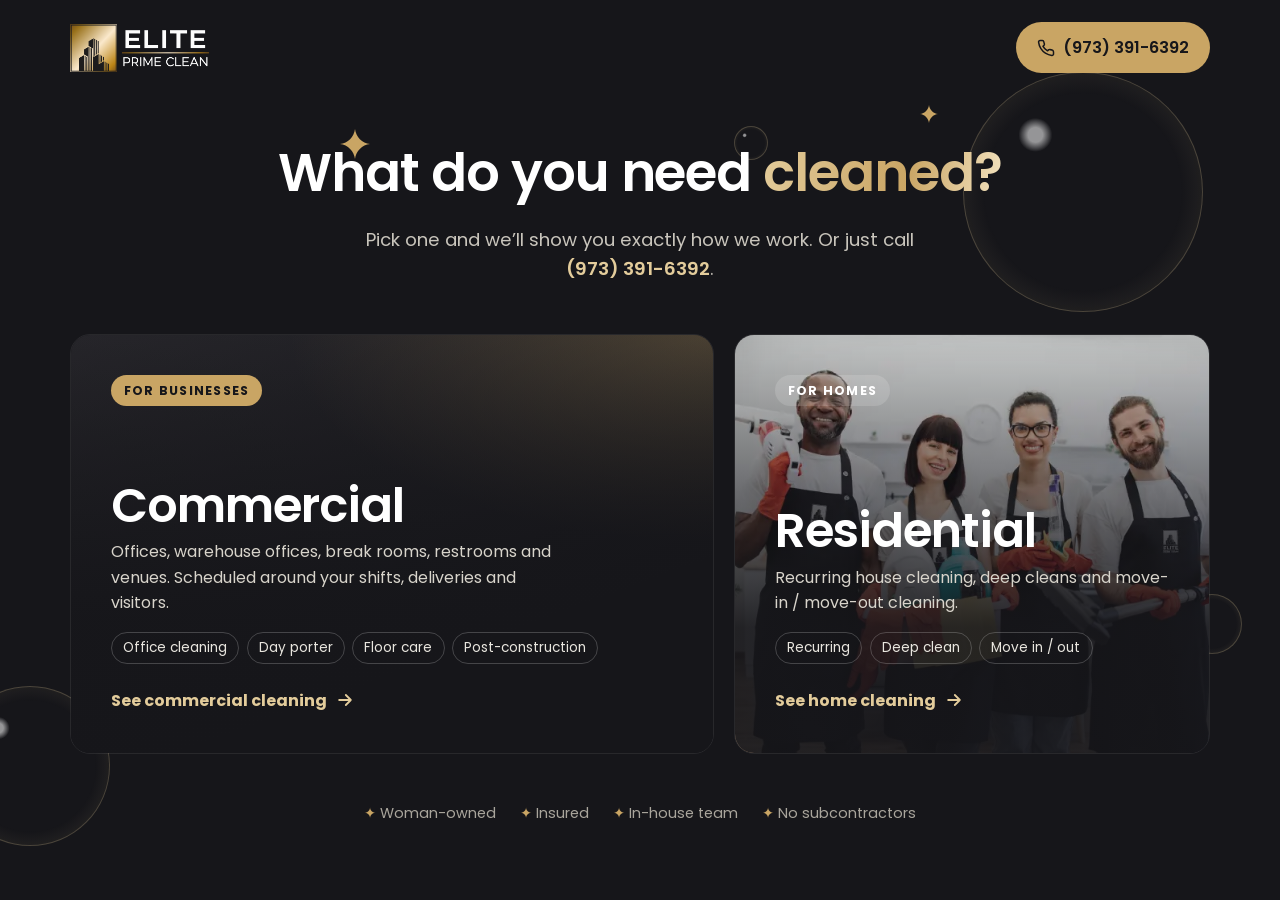
==== index.html @ c57e4e33 "Prepare for GitHub Pages: relative home links, drop Vercel config Co-Authored-By: Claude Opus 5.5 <n" ====
<!doctype html>
<html lang="en">
<head>
  <meta charset="utf-8">
  <meta name="viewport" content="width=device-width, initial-scale=1">
  <title>Elite Prime Clean | Commercial &amp; Residential Cleaning in New Jersey</title>
  <meta name="description" content="Elite Prime Clean: commercial cleaning for offices, warehouses and venues, plus residential cleaning. Woman-owned, insured, in-house team. Cliffside Park, NJ.">
  <link rel="icon" href="assets/img/favicon.png">
  <link rel="preconnect" href="https://fonts.googleapis.com">
  <link rel="preconnect" href="https://fonts.gstatic.com" crossorigin>
  <link href="https://fonts.googleapis.com/css2?family=Poppins:wght@400;500;600;700&display=swap" rel="stylesheet">
  <link rel="stylesheet" href="assets/css/styles.css">
</head>
<body class="chooser-page">
  <div class="bubbles" aria-hidden="true"><span></span><span></span><span></span><span></span><span></span></div>
  <div class="container">
    <header class="chooser-top">
      <a href="index.html" aria-label="Elite Prime Clean home"><img src="assets/img/logo.png" alt="Elite Prime Clean" width="525" height="181"></a>
      <a class="btn btn-gold btn-call" href="tel:+19733916392"><svg viewBox="0 0 24 24" fill="none" stroke="currentColor" stroke-width="2" stroke-linecap="round" stroke-linejoin="round" aria-hidden="true"><path d="M22 16.9v3a2 2 0 0 1-2.2 2 19.8 19.8 0 0 1-8.6-3.1 19.5 19.5 0 0 1-6-6A19.8 19.8 0 0 1 2.1 4.2 2 2 0 0 1 4.1 2h3a2 2 0 0 1 2 1.7c.1.9.4 1.8.7 2.7a2 2 0 0 1-.5 2.1L8 9.8a16 16 0 0 0 6 6l1.3-1.3a2 2 0 0 1 2.1-.4c.9.3 1.8.6 2.7.7a2 2 0 0 1 1.7 2z"/></svg><span class="hide-sm">(973) 391-6392</span><span class="show-sm">Call</span></a>
    </header>

    <main>
      <div class="chooser-intro">
        <span class="sparkle s1" aria-hidden="true"><svg viewBox="0 0 24 24" fill="currentColor"><path d="M12 0c.7 6.3 5.7 11.3 12 12-6.3.7-11.3 5.7-12 12-.7-6.3-5.7-11.3-12-12C6.3 11.3 11.3 6.3 12 0z"/></svg></span><span class="sparkle s2" aria-hidden="true"><svg viewBox="0 0 24 24" fill="currentColor"><path d="M12 0c.7 6.3 5.7 11.3 12 12-6.3.7-11.3 5.7-12 12-.7-6.3-5.7-11.3-12-12C6.3 11.3 11.3 6.3 12 0z"/></svg></span>
        <h1>What do you need <span class="accent">cleaned?</span></h1>
        <p>Pick one and we’ll show you exactly how we work. Or just call <a class="inline-call" href="tel:+19733916392">(973) 391-6392</a>.</p>
      </div>

      <div class="choices">
        <a class="choice choice-commercial" href="commercial.html">
          <span class="tag">For businesses</span>
          <h2>Commercial</h2>
          <p>Offices, warehouse offices, break rooms, restrooms and venues. Scheduled around your shifts, deliveries and visitors.</p>
          <ul>
            <li>Office cleaning</li>
            <li>Day porter</li>
            <li>Floor care</li>
            <li>Post-construction</li>
          </ul>
          <span class="go">See commercial cleaning
            <svg viewBox="0 0 24 24" fill="none" stroke="currentColor" stroke-width="2.2" stroke-linecap="round" stroke-linejoin="round" aria-hidden="true"><path d="M5 12h14M13 6l6 6-6 6"/></svg>
          </span>
        </a>

        <a class="choice choice-residential" href="residential.html">
          <span class="tag light">For homes</span>
          <h2>Residential</h2>
          <p>Recurring house cleaning, deep cleans and move-in / move-out cleaning.</p>
          <ul>
            <li>Recurring</li>
            <li>Deep clean</li>
            <li>Move in / out</li>
          </ul>
          <span class="go">See home cleaning
            <svg viewBox="0 0 24 24" fill="none" stroke="currentColor" stroke-width="2.2" stroke-linecap="round" stroke-linejoin="round" aria-hidden="true"><path d="M5 12h14M13 6l6 6-6 6"/></svg>
          </span>
        </a>
      </div>
    </main>

    <div class="chooser-trust">
      <span>Woman-owned</span>
      <span>Insured</span>
      <span>In-house team</span>
      <span>No subcontractors</span>
    </div>
  </div>
</body>
</html>
---- assets/css/styles.css ----
/* Elite Prime Clean — shared styles */
:root {
  --ink: #16161a;
  --ink-2: #1d1c1d;
  --ink-soft: #2a292c;
  --text: #24232a;
  --muted: #5d5b66;
  --line: #e6e1d7;
  --paper: #ffffff;
  --cream: #f8f5ef;
  --gold: #c9a564;
  --gold-light: #e3cc9b;
  --gold-dark: #9a7a3f;
  --ok: #2f7d4f;
  --radius: 14px;
  --shadow: 0 10px 30px rgba(22, 22, 26, .08);
  --serif: "Poppins", system-ui, -apple-system, "Segoe UI", Roboto, sans-serif;
  --sans: "Poppins", system-ui, -apple-system, "Segoe UI", Roboto, sans-serif;
}

*, *::before, *::after { box-sizing: border-box; }
html { scroll-behavior: smooth; -webkit-text-size-adjust: 100%; }
body {
  margin: 0;
  font-family: var(--sans);
  font-size: 16px;
  line-height: 1.6;
  color: var(--text);
  background: var(--paper);
}
img { max-width: 100%; display: block; height: auto; }
a { color: inherit; }
h1, h2, h3 { font-family: var(--serif); line-height: 1.15; color: var(--ink); margin: 0 0 .5em; font-weight: 600; letter-spacing: -.02em; }
h1 { font-size: clamp(2rem, 4.6vw, 3.3rem); }
h2 { font-size: clamp(1.6rem, 3.3vw, 2.4rem); }
h3 { font-size: 1.25rem; }
p { margin: 0 0 1em; }

.container { width: min(1140px, 100% - 32px); margin-inline: auto; }
.skip { position: absolute; left: -9999px; }
.skip:focus { left: 16px; top: 16px; z-index: 100; background: #fff; padding: 8px 12px; }

.eyebrow {
  display: inline-block;
  font-size: .78rem; font-weight: 700; letter-spacing: .14em; text-transform: uppercase;
  color: var(--gold-dark); margin-bottom: .9rem;
}
.on-dark .eyebrow { color: var(--gold-light); }
.lead { font-size: 1.15rem; color: var(--muted); max-width: 640px; }
.on-dark { background: var(--ink); color: #e9e6df; }
.on-dark h1, .on-dark h2, .on-dark h3 { color: #fff; }
.on-dark .lead { color: #c9c5bc; }

/* Buttons */
.btn {
  display: inline-flex; align-items: center; justify-content: center; gap: .5rem;
  padding: .9rem 1.4rem; border-radius: 999px; font-weight: 600; font-size: 1rem;
  text-decoration: none; border: 2px solid transparent; cursor: pointer;
  transition: transform .15s ease, background .15s ease, color .15s ease;
  font-family: var(--sans);
}
.btn:hover { transform: translateY(-1px); }
.btn-gold { background: var(--gold); color: var(--ink); }
.btn-gold:hover { background: var(--gold-light); }
.btn-outline { border-color: currentColor; background: transparent; }
.btn-dark { background: var(--ink); color: #fff; }
.btn-dark:hover { background: var(--ink-soft); }
.btn-row { display: flex; flex-wrap: wrap; gap: .75rem; margin-top: 1.5rem; }

/* Header */
.site-header { background: var(--ink); position: sticky; top: 0; z-index: 50; border-bottom: 1px solid rgba(255,255,255,.06); }
.site-header .container { display: flex; align-items: center; justify-content: space-between; gap: 1rem; min-height: 72px; }
.brand img { height: 42px; width: auto; }
.nav { display: flex; align-items: center; gap: 1.4rem; }
.nav a { color: #d8d4cb; text-decoration: none; font-size: .95rem; font-weight: 500; }
.nav a:hover { color: #fff; }
.nav .switch { color: var(--gold-light); }
.header-cta { display: flex; align-items: center; gap: .8rem; }
.header-phone { color: #fff; text-decoration: none; font-weight: 600; white-space: nowrap; }
.header-cta .btn { padding: .6rem 1.1rem; font-size: .92rem; }
@media (max-width: 960px) {
  .nav { display: none; }
  .header-phone { display: none; }
}
@media (max-width: 420px) {
  .brand img { height: 34px; }
}

/* Hero */
.hero { padding: clamp(3rem, 8vw, 6rem) 0; position: relative; overflow: hidden; }
.hero-grid { display: grid; grid-template-columns: 1.15fr .85fr; gap: 3rem; align-items: center; }
.hero-proof { list-style: none; padding: 0; margin: 1.8rem 0 0; display: grid; gap: .55rem; }
.hero-proof li { padding-left: 1.6rem; position: relative; color: #d8d4cb; }
.hero-proof li::before { content: ""; position: absolute; left: 0; top: .55em; width: .7rem; height: .7rem; border-radius: 50%; background: var(--gold); }
.badges { display: flex; flex-wrap: wrap; gap: .5rem; margin-top: 1.8rem; }
.badge { border: 1px solid rgba(201,165,100,.5); color: var(--gold-light); border-radius: 999px; padding: .3rem .8rem; font-size: .82rem; font-weight: 600; }
.hero-card { background: var(--ink-soft); border: 1px solid rgba(255,255,255,.08); border-radius: var(--radius); padding: 1.8rem; }
.hero-card blockquote { margin: 0; font-family: var(--serif); font-size: 1.35rem; line-height: 1.4; color: #fff; }
.hero-card cite { display: block; margin-top: 1rem; font-style: normal; color: var(--gold-light); font-weight: 600; font-size: .95rem; }
.hero-photo { border-radius: var(--radius); overflow: hidden; box-shadow: 0 20px 50px rgba(0,0,0,.35); }
@media (max-width: 900px) { .hero-grid { grid-template-columns: 1fr; } }

/* Sections */
section { scroll-margin-top: 80px; }
.section { padding: clamp(3.5rem, 8vw, 5.5rem) 0; }
.section.alt { background: var(--cream); }
.section-head { max-width: 720px; margin-bottom: 2.5rem; }

.grid { display: grid; gap: 1.25rem; }
.grid-2 { grid-template-columns: repeat(2, 1fr); }
.grid-3 { grid-template-columns: repeat(3, 1fr); }
.grid-4 { grid-template-columns: repeat(4, 1fr); }
@media (max-width: 900px) { .grid-3, .grid-4 { grid-template-columns: repeat(2, 1fr); } }
@media (max-width: 620px) { .grid-2, .grid-3, .grid-4 { grid-template-columns: 1fr; } }

.card { background: var(--paper); border: 1px solid var(--line); border-radius: var(--radius); padding: 1.6rem; }
.card p:last-child { margin-bottom: 0; }
.card .icon { width: 44px; height: 44px; border-radius: 12px; background: var(--ink); color: var(--gold); display: grid; place-items: center; margin-bottom: 1rem; }
.card .icon svg { width: 22px; height: 22px; }
.card .meta { font-size: .88rem; color: var(--muted); }

/* Split */
.split { display: grid; grid-template-columns: 1fr 1fr; gap: 3rem; align-items: center; }
@media (max-width: 860px) { .split { grid-template-columns: 1fr; gap: 2rem; } }
.checklist { list-style: none; padding: 0; margin: 1.2rem 0 0; display: grid; gap: .7rem; }
.checklist li { padding-left: 2rem; position: relative; }
.checklist li::before {
  content: ""; position: absolute; left: 0; top: .2em; width: 1.25rem; height: 1.25rem; border-radius: 50%;
  background: var(--gold) url("data:image/svg+xml,%3Csvg xmlns='http://www.w3.org/2000/svg' viewBox='0 0 24 24' fill='none' stroke='%2316161a' stroke-width='3.5' stroke-linecap='round' stroke-linejoin='round'%3E%3Cpath d='M5 12l5 5 9-10'/%3E%3C/svg%3E") center/70% no-repeat;
}
.xlist li::before {
  background: #e9e4da url("data:image/svg+xml,%3Csvg xmlns='http://www.w3.org/2000/svg' viewBox='0 0 24 24' fill='none' stroke='%235d5b66' stroke-width='3.5' stroke-linecap='round'%3E%3Cpath d='M7 7l10 10M17 7L7 17'/%3E%3C/svg%3E") center/62% no-repeat;
}

/* Stats */
.stats { display: grid; grid-template-columns: repeat(3, 1fr); gap: 1.25rem; margin-top: 2rem; }
.stat { border-top: 2px solid var(--gold); padding-top: 1rem; }
.stat strong { display: block; font-family: var(--serif); font-size: 2.4rem; color: var(--ink); line-height: 1.1; }
.stat span { color: var(--muted); font-size: .95rem; }
@media (max-width: 620px) { .stats { grid-template-columns: 1fr; } }

/* Logos */
.logos { display: grid; grid-template-columns: repeat(4, 1fr); gap: 1rem; align-items: center; }
.logos figure { margin: 0; background: #fff; border: 1px solid var(--line); border-radius: var(--radius); padding: 1rem; aspect-ratio: 3 / 2; display: grid; place-items: center; }
.logos img { max-height: 100%; width: auto; object-fit: contain; }
@media (max-width: 720px) { .logos { grid-template-columns: repeat(2, 1fr); } }

/* Reviews */
.review { display: flex; flex-direction: column; }
.review .stars { color: var(--gold); letter-spacing: 2px; font-size: 1.05rem; margin-bottom: .6rem; }
.review p { flex: 1; }
.review footer { font-weight: 600; color: var(--ink); font-size: .95rem; }
.review footer span { display: block; font-weight: 400; color: var(--muted); font-size: .85rem; }

/* Steps */
.steps { list-style: none; padding: 0; margin: 0; counter-reset: step; display: grid; gap: 1rem; }
.steps li { counter-increment: step; display: grid; grid-template-columns: 56px 1fr; gap: 1rem; align-items: start; background: #fff; border: 1px solid var(--line); border-radius: var(--radius); padding: 1.25rem; }
.steps li::before { content: counter(step); width: 44px; height: 44px; border-radius: 50%; background: var(--ink); color: var(--gold); font-family: var(--serif); font-weight: 700; font-size: 1.2rem; display: grid; place-items: center; }
.steps h3 { margin-bottom: .2rem; font-size: 1.1rem; }
.steps p { margin: 0; color: var(--muted); }

/* Certificates */
.certs { display: grid; grid-template-columns: repeat(3, 1fr); gap: 1rem; }
.certs figure { margin: 0; background: #fff; border: 1px solid var(--line); border-radius: var(--radius); padding: .6rem; }
.certs figcaption { font-size: .85rem; color: var(--muted); padding: .6rem .3rem .2rem; }
@media (max-width: 720px) { .certs { grid-template-columns: 1fr; } }

/* Areas */
.area h3 { display: flex; align-items: center; gap: .5rem; }
.area h3::before { content: ""; width: 10px; height: 10px; border-radius: 50%; background: var(--gold); }

/* FAQ */
.faq details { border-bottom: 1px solid var(--line); padding: 1.1rem 0; }
.faq summary { cursor: pointer; font-weight: 600; color: var(--ink); list-style: none; display: flex; justify-content: space-between; gap: 1rem; }
.faq summary::-webkit-details-marker { display: none; }
.faq summary::after { content: "+"; color: var(--gold-dark); font-size: 1.4rem; line-height: 1; }
.faq details[open] summary::after { content: "–"; }
.faq details p { margin: .8rem 0 0; color: var(--muted); }

/* Contact / form */
.contact-grid { display: grid; grid-template-columns: .9fr 1.1fr; gap: 3rem; align-items: start; }
@media (max-width: 900px) { .contact-grid { grid-template-columns: 1fr; } }
.contact-list { list-style: none; padding: 0; margin: 1.5rem 0 0; display: grid; gap: .8rem; }
.contact-list a { text-decoration: none; font-weight: 600; color: #fff; }
.contact-list span { display: block; font-size: .8rem; letter-spacing: .1em; text-transform: uppercase; color: var(--gold-light); }
.form { background: #fff; color: var(--text); border-radius: var(--radius); padding: clamp(1.4rem, 4vw, 2.2rem); box-shadow: var(--shadow); }
.form h3 { margin-bottom: 1.2rem; }
.form-row { display: grid; grid-template-columns: 1fr 1fr; gap: 1rem; }
@media (max-width: 560px) { .form-row { grid-template-columns: 1fr; } }
.field { display: flex; flex-direction: column; gap: .35rem; margin-bottom: 1rem; }
.field label { font-size: .88rem; font-weight: 600; color: var(--ink); }
.field input, .field select, .field textarea {
  font: inherit; font-size: 1rem; padding: .75rem .9rem; border: 1px solid #d4cec2; border-radius: 10px; background: #fff; color: var(--text); width: 100%;
}
.field textarea { min-height: 110px; resize: vertical; }
.field input:focus, .field select:focus, .field textarea:focus { outline: 2px solid var(--gold); outline-offset: 1px; border-color: var(--gold); }
.form .btn { width: 100%; margin-top: .4rem; }
.form-note { font-size: .82rem; color: var(--muted); margin: .8rem 0 0; text-align: center; }
.form-status { display: none; margin-top: 1rem; padding: .9rem 1rem; border-radius: 10px; background: #eef6f0; color: var(--ok); font-weight: 600; }
.form-status.show { display: block; }

/* Footer */
.site-footer { background: #0f0f12; color: #a9a59c; padding: 3rem 0 6rem; font-size: .93rem; }
.footer-grid { display: grid; grid-template-columns: 1.4fr 1fr 1fr; gap: 2rem; }
.site-footer img { height: 40px; width: auto; margin-bottom: 1rem; }
.site-footer h4 { color: #fff; font-size: .85rem; letter-spacing: .12em; text-transform: uppercase; margin: 0 0 .8rem; }
.site-footer ul { list-style: none; padding: 0; margin: 0; display: grid; gap: .45rem; }
.site-footer a { color: #d8d4cb; text-decoration: none; }
.site-footer a:hover { color: var(--gold-light); }
.footer-bottom { border-top: 1px solid rgba(255,255,255,.08); margin-top: 2.5rem; padding-top: 1.5rem; font-size: .85rem; }
@media (max-width: 760px) { .footer-grid { grid-template-columns: 1fr; } .site-footer { padding-bottom: 7rem; } }
@media (min-width: 761px) { .site-footer { padding-bottom: 3rem; } }

/* Mobile sticky bar */
.mobile-bar { display: none; }
@media (max-width: 760px) {
  .mobile-bar {
    display: grid; grid-template-columns: 1fr 1fr; gap: .6rem;
    position: fixed; left: 0; right: 0; bottom: 0; z-index: 60;
    padding: .7rem 16px calc(.7rem + env(safe-area-inset-bottom));
    background: rgba(22,22,26,.96); border-top: 1px solid rgba(255,255,255,.08);
  }
  .mobile-bar .btn { padding: .75rem .5rem; font-size: .95rem; }
  .mobile-bar .btn-outline { color: #fff; }
}

/* ------- Chooser (home) ------- */
.chooser-page { background: var(--ink); color: #e9e6df; min-height: 100vh; display: flex; flex-direction: column; }
.chooser-top { display: flex; align-items: center; justify-content: space-between; gap: 1rem; padding: 1.4rem 0; }
.chooser-top img { height: 48px; width: auto; }
.chooser-top a.phone { color: #fff; text-decoration: none; font-weight: 600; }
.chooser-intro { text-align: center; padding: clamp(1.5rem, 5vw, 3rem) 0 2rem; }
.chooser-intro h1 { color: #fff; margin-bottom: .4em; }
.chooser-intro p { color: #c9c5bc; font-size: 1.15rem; max-width: 560px; margin-inline: auto; }
.choices { display: grid; grid-template-columns: 1.15fr .85fr; gap: 1.25rem; padding-bottom: 3rem; flex: 1; }
@media (max-width: 860px) { .choices { grid-template-columns: 1fr; } }
.choice {
  position: relative; display: flex; flex-direction: column; justify-content: flex-end;
  min-height: 420px; border-radius: 20px; overflow: hidden; text-decoration: none; color: #fff;
  padding: clamp(1.5rem, 4vw, 2.5rem); isolation: isolate;
  border: 1px solid rgba(255,255,255,.08);
  transition: transform .2s ease, border-color .2s ease;
}
.choice:hover, .choice:focus-visible { transform: translateY(-3px); border-color: var(--gold); }
.choice::before { content: ""; position: absolute; inset: 0; z-index: -1; }
.choice-commercial::before {
  background:
    linear-gradient(180deg, rgba(22,22,26,.25) 0%, rgba(22,22,26,.94) 68%),
    url("../img/choose-commercial.jpg") center / cover no-repeat,
    radial-gradient(120% 90% at 100% 0%, rgba(201,165,100,.35), transparent 55%),
    linear-gradient(160deg, #2b2a2f 0%, #16161a 70%);
}
.choice-residential::before {
  background:
    linear-gradient(180deg, rgba(22,22,26,.15) 0%, rgba(22,22,26,.92) 70%),
    url("../img/choose-residential.jpg") center / cover no-repeat,
    url("../img/team.webp") center 30% / cover no-repeat;
}
.choice .tag { align-self: flex-start; background: var(--gold); color: var(--ink); font-weight: 700; font-size: .78rem; letter-spacing: .1em; text-transform: uppercase; padding: .35rem .8rem; border-radius: 999px; margin-bottom: auto; }
.choice .tag.light { background: rgba(255,255,255,.14); color: #fff; }
.choice h2 { color: #fff; font-size: clamp(2rem, 4vw, 3rem); margin: 1.5rem 0 .4rem; }
.choice p { color: #d8d4cb; max-width: 460px; }
.choice ul { list-style: none; padding: 0; margin: 0 0 1.5rem; display: flex; flex-wrap: wrap; gap: .45rem; }
.choice ul li { font-size: .85rem; border: 1px solid rgba(255,255,255,.2); border-radius: 999px; padding: .25rem .7rem; color: #e9e6df; }
.choice .go { display: inline-flex; align-items: center; gap: .5rem; font-weight: 700; color: var(--gold-light); }
.choice .go svg { width: 20px; height: 20px; transition: transform .2s ease; }
.choice:hover .go svg { transform: translateX(4px); }
.chooser-trust { display: flex; flex-wrap: wrap; justify-content: center; gap: .5rem 1.5rem; padding: 0 0 2.5rem; color: #a9a59c; font-size: .9rem; }
.chooser-trust span::before { content: "✦ "; color: var(--gold); }

/* Form success state */
.form-done { text-align: center; padding: 1rem 0; }
.form-done .done-icon { width: 64px; height: 64px; margin: 0 auto 1rem; border-radius: 50%; background: var(--gold); color: var(--ink); display: grid; place-items: center; font-size: 2rem; font-weight: 700; }
.form-done p { color: var(--muted); }
.done-actions { display: grid; gap: .7rem; margin-top: 1.4rem; }
.done-actions .btn { width: 100%; margin: 0; }

/* ===== Cleaning motifs: sparkles, foam bubbles, squeegee wipe, button shine ===== */
h1 .accent { background: linear-gradient(100deg, var(--gold-light), var(--gold) 60%, #f4e4c1); -webkit-background-clip: text; background-clip: text; color: transparent; }
.eyebrow::before { content: "✦"; margin-right: .5em; color: var(--gold); }

.hero { isolation: isolate; padding-bottom: clamp(5rem, 10vw, 7.5rem); }
.hero > .container { position: relative; z-index: 2; }
/* squeegee-style curved wipe into the next section */
.hero::after {
  content: ""; position: absolute; left: 0; right: 0; bottom: -1px; height: clamp(40px, 6vw, 80px); z-index: 1;
  background: url("data:image/svg+xml,%3Csvg xmlns='http://www.w3.org/2000/svg' viewBox='0 0 1440 80' preserveAspectRatio='none'%3E%3Cpath d='M0 80V40C240 6 480 -4 720 20s480 52 720 10v50z' fill='%23ffffff'/%3E%3Cpath d='M0 40C240 6 480 -4 720 20s480 52 720 10' fill='none' stroke='%23c9a564' stroke-opacity='.55' stroke-width='1.5'/%3E%3C/svg%3E") center bottom / 100% 100% no-repeat;
}

.bubbles { position: absolute; inset: 0; z-index: 0; pointer-events: none; overflow: hidden; }
.bubbles span {
  position: absolute; border-radius: 50%;
  background:
    radial-gradient(circle at 30% 26%, rgba(255,255,255,.55) 0 3%, rgba(255,255,255,0) 7%),
    radial-gradient(circle at 50% 50%, rgba(255,255,255,0) 58%, rgba(227,204,155,.10) 86%, rgba(227,204,155,.22) 100%);
  border: 1px solid rgba(227,204,155,.22);
  animation: float 14s ease-in-out infinite;
}
.bubbles span:nth-child(1) { width: 240px; height: 240px; right: 6%; top: 8%; }
.bubbles span:nth-child(2) { width: 110px; height: 110px; right: 32%; top: 62%; animation-delay: -4s; animation-duration: 17s; }
.bubbles span:nth-child(3) { width: 60px; height: 60px; right: 3%; top: 66%; animation-delay: -8s; }
.bubbles span:nth-child(4) { width: 34px; height: 34px; right: 40%; top: 14%; animation-delay: -2s; animation-duration: 11s; }
.bubbles span:nth-child(5) { width: 160px; height: 160px; left: -50px; bottom: 6%; animation-delay: -6s; animation-duration: 19s; }
@media (max-width: 700px) { .bubbles span:nth-child(1) { width: 140px; height: 140px; top: 4%; right: -40px; } .bubbles span:nth-child(5) { width: 100px; height: 100px; } }
@keyframes float { 0%, 100% { transform: translateY(0); } 50% { transform: translateY(-14px); } }

.sparkle { position: absolute; color: var(--gold); pointer-events: none; z-index: 1; }
.sparkle svg { width: 100%; height: 100%; display: block; }
.sparkle { animation: twinkle 3.6s ease-in-out infinite; }
.sparkle.s2 { animation-delay: -1.2s; }
.sparkle.s3 { animation-delay: -2.4s; }
@keyframes twinkle { 0%, 100% { opacity: .35; transform: scale(.85) rotate(0deg); } 50% { opacity: 1; transform: scale(1) rotate(12deg); } }

.hero-card { position: relative; }
.hero-card .sparkle.s1 { width: 34px; height: 34px; top: -18px; right: 22px; }
.hero-card .sparkle.s2 { width: 18px; height: 18px; top: -30px; right: 64px; }
.hero-photo { position: relative; overflow: visible; }
.hero-photo img { border-radius: var(--radius); }
.hero-photo .sparkle.s1 { width: 40px; height: 40px; top: -20px; left: -16px; }
.hero-photo .sparkle.s2 { width: 20px; height: 20px; top: 18px; left: -34px; }
.hero-photo .sparkle.s3 { width: 26px; height: 26px; bottom: -14px; right: 26px; }

/* shine sweep on gold buttons, like a freshly polished surface */
.btn-gold { position: relative; overflow: hidden; }
.btn-gold::after {
  content: ""; position: absolute; top: 0; bottom: 0; width: 40%; left: -60%;
  background: linear-gradient(100deg, transparent, rgba(255,255,255,.55), transparent);
  transform: skewX(-20deg); transition: left .6s ease;
}
.btn-gold:hover::after { left: 130%; }

/* cards: gentle lift + gold top line on hover */
.card { transition: transform .2s ease, box-shadow .2s ease, border-color .2s ease; }
.grid > article.card:hover { transform: translateY(-3px); box-shadow: var(--shadow); border-color: #dccfb4; }

/* chooser page */
.chooser-page { position: relative; overflow-x: hidden; }
.chooser-page .bubbles { position: fixed; }
.chooser-page > .container { position: relative; z-index: 2; }
.chooser-intro { position: relative; }
.chooser-intro .sparkle.s1 { width: 30px; height: 30px; top: 14%; left: calc(50% - 300px); }
.chooser-intro .sparkle.s2 { width: 18px; height: 18px; top: 4%; left: calc(50% + 280px); }
@media (max-width: 700px) { .chooser-intro .sparkle { display: none; } }

@media (prefers-reduced-motion: reduce) {
  .bubbles span, .sparkle { animation: none; }
  .btn-gold::after { display: none; }
}

/* ===== Image slots: show a labelled frame until the image file exists ===== */
.img-slot {
  position: relative; border-radius: var(--radius); overflow: hidden; aspect-ratio: 4 / 3;
  background:
    radial-gradient(circle at 30% 26%, rgba(201,165,100,.18) 0 2%, transparent 3%),
    linear-gradient(135deg, #efe8da, #f8f5ef);
  border: 1.5px dashed var(--gold);
  display: grid; place-items: center; text-align: center;
}
.img-slot::after {
  content: "🖼  " attr(data-label);
  white-space: pre-line; font-size: .85rem; line-height: 1.5; color: var(--gold-dark); font-weight: 600; padding: 1rem;
}
.on-dark .img-slot { background: linear-gradient(135deg, #2a292c, #1f1e22); border-color: rgba(201,165,100,.6); }
.on-dark .img-slot::after { color: var(--gold-light); }
.img-slot img { position: absolute; inset: 0; width: 100%; height: 100%; object-fit: cover; z-index: 1; }
.img-slot:has(img)::after { content: none; }
.img-slot:has(img) { border: 0; }
.ratio-45 { aspect-ratio: 4 / 5; }
.ratio-wide { aspect-ratio: 21 / 9; }
@media (max-width: 620px) { .ratio-wide { aspect-ratio: 16 / 10; } }

/* hero with photo + overlapping quote card */
.hero-media { position: relative; }
.hero-media .hero-card { position: absolute; left: -48px; bottom: -32px; max-width: 360px; z-index: 3; box-shadow: 0 20px 50px rgba(0,0,0,.4); }
@media (max-width: 900px) { .hero-media .hero-card { position: relative; left: 0; bottom: 0; max-width: none; margin-top: -60px; margin-inline: 16px; } }
.wide-photo { margin-top: 3rem; }
.hero-media .img-slot::after { align-self: start; margin-top: 28%; }

/* ===== Call-first layout ===== */
.hero-bg { position: absolute; inset: 0; z-index: 0; background-size: cover; background-position: center; opacity: .28; }
.hero-bg::after { content: ""; position: absolute; inset: 0; background: linear-gradient(90deg, var(--ink) 30%, rgba(22,22,26,.55)); }
.hero-grid { grid-template-columns: 1.05fr .95fr; align-items: center; }
@media (max-width: 900px) { .hero-grid { grid-template-columns: 1fr; } }

.call-cta {
  display: inline-flex; align-items: center; gap: 1rem; margin-top: 1.6rem; padding: .8rem 1.6rem .8rem .8rem;
  border-radius: 999px; background: var(--gold); color: var(--ink); text-decoration: none;
  box-shadow: 0 10px 30px rgba(201,165,100,.25); transition: transform .15s ease, background .15s ease;
  position: relative; overflow: hidden;
}
.call-cta:hover { transform: translateY(-2px); background: var(--gold-light); }
.call-cta .call-icon { width: 52px; height: 52px; border-radius: 50%; background: var(--ink); color: var(--gold); display: grid; place-items: center; flex: none; position: relative; }
.call-cta .call-icon::after { content: ""; position: absolute; inset: -4px; border-radius: 50%; border: 2px solid var(--ink); opacity: .5; animation: ring 2s ease-out infinite; }
@keyframes ring { 0% { transform: scale(.9); opacity: .6; } 100% { transform: scale(1.35); opacity: 0; } }
.call-cta svg { width: 22px; height: 22px; }
.call-cta small { display: block; font-size: .78rem; font-weight: 600; letter-spacing: .04em; text-transform: uppercase; opacity: .75; }
.call-cta strong { display: block; font-size: clamp(1.35rem, 2.6vw, 1.7rem); line-height: 1.15; font-weight: 700; }

.hero-form-wrap { position: relative; }
.hero-form-wrap .sparkle.s1 { width: 34px; height: 34px; top: -18px; right: 26px; }
.hero-form-wrap .sparkle.s2 { width: 18px; height: 18px; top: -32px; right: 68px; }
.hero-form { box-shadow: 0 24px 60px rgba(0,0,0,.45); }
.hero-form h3 { margin-bottom: .2rem; }
.form-sub { color: var(--muted); font-size: .95rem; margin-bottom: 1.1rem; }
.form-note a { color: var(--ink); font-weight: 600; }

.btn-call svg { width: 18px; height: 18px; }
.show-sm { display: none; }
@media (max-width: 520px) { .hide-sm { display: none; } .show-sm { display: inline; } }
.chooser-top .btn-call { padding: .65rem 1.2rem; }
.inline-call { color: var(--gold-light); font-weight: 600; text-decoration: none; white-space: nowrap; }

.pullquote { margin: 1.5rem 0; padding: 1rem 0 1rem 1.3rem; border-left: 3px solid var(--gold); font-size: 1.2rem; line-height: 1.45; color: var(--ink); font-weight: 500; }
.pullquote cite { display: block; margin-top: .5rem; font-style: normal; font-size: .9rem; color: var(--gold-dark); font-weight: 600; }

.mobile-bar { grid-template-columns: 1.6fr 1fr !important; }
.mobile-bar svg { width: 18px; height: 18px; }
@media (prefers-reduced-motion: reduce) { .call-cta .call-icon::after { animation: none; } }
.on-dark .form h3, .form h3 { color: var(--ink); }
@media (max-width: 560px) { .hero-form .form-row { grid-template-columns: 1fr 1fr; gap: .7rem; } }
@media (max-width: 360px) { .hero-form .form-row { grid-template-columns: 1fr; } }
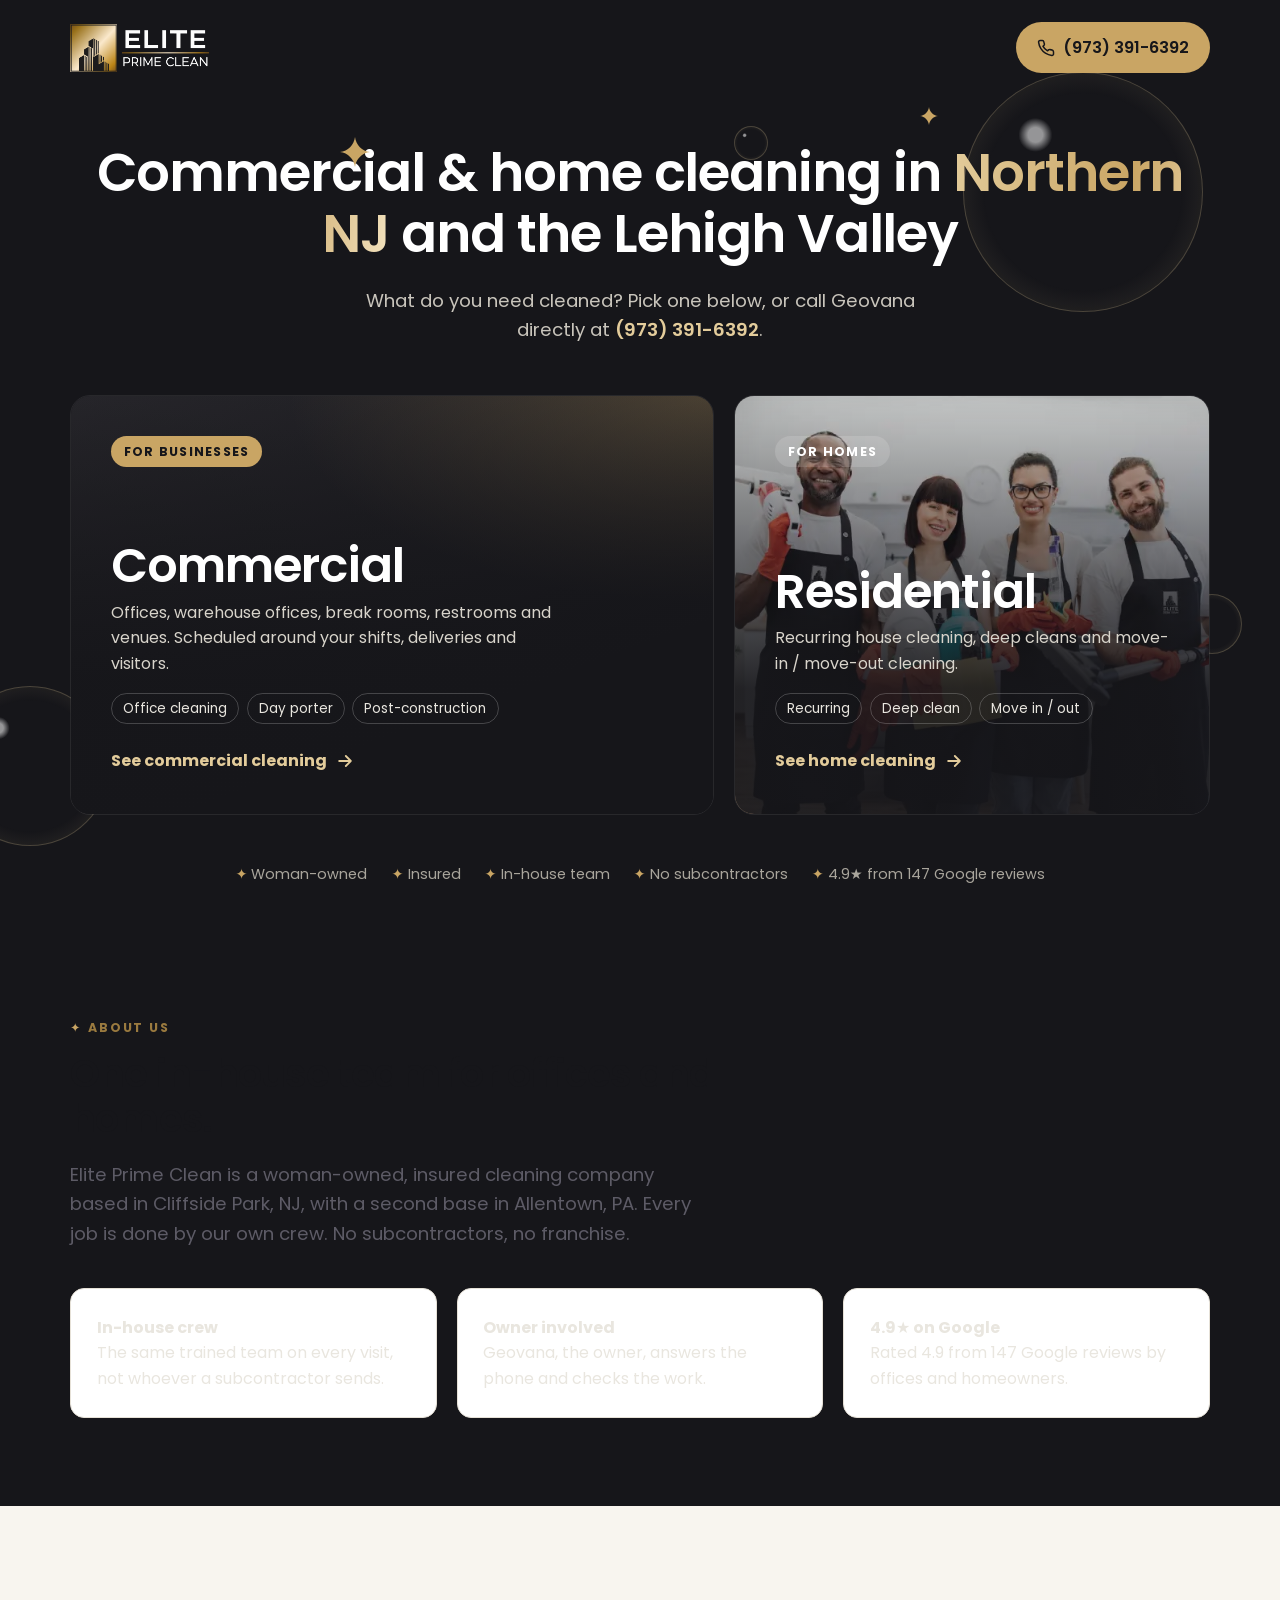
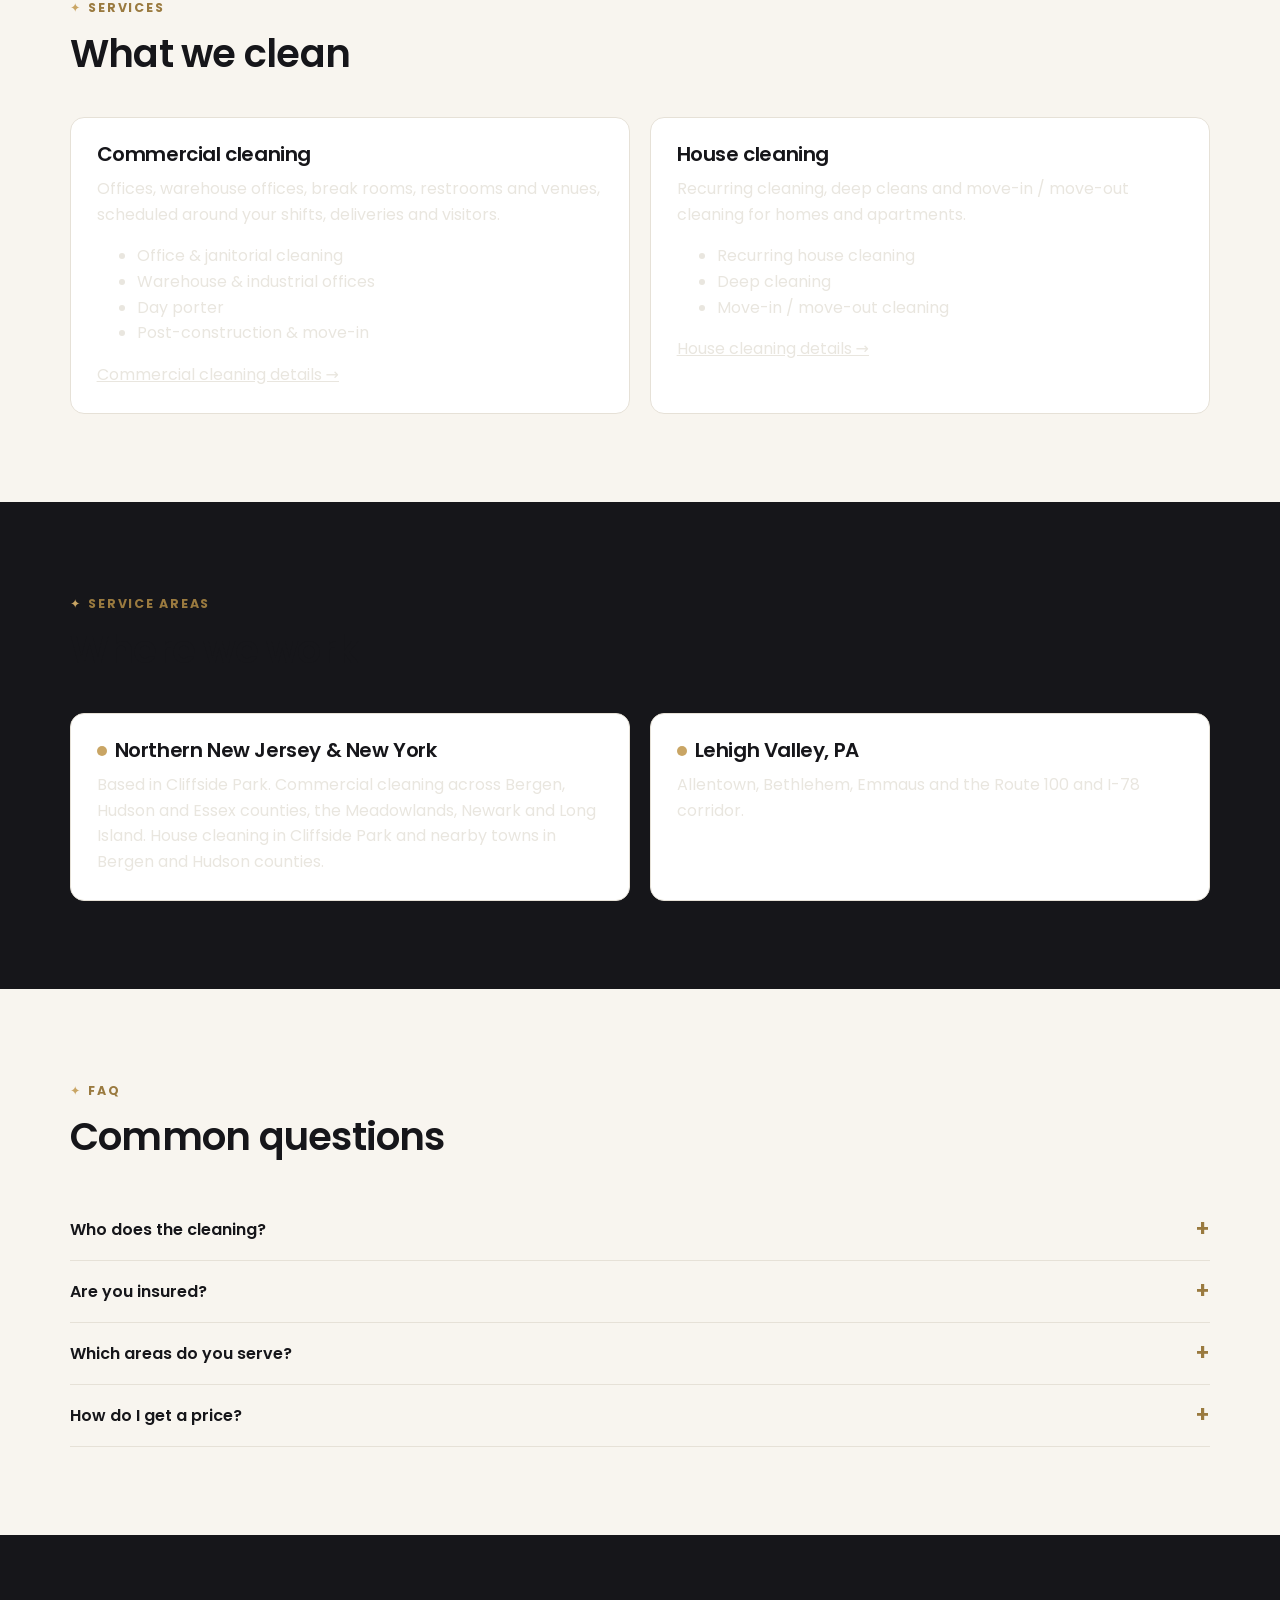
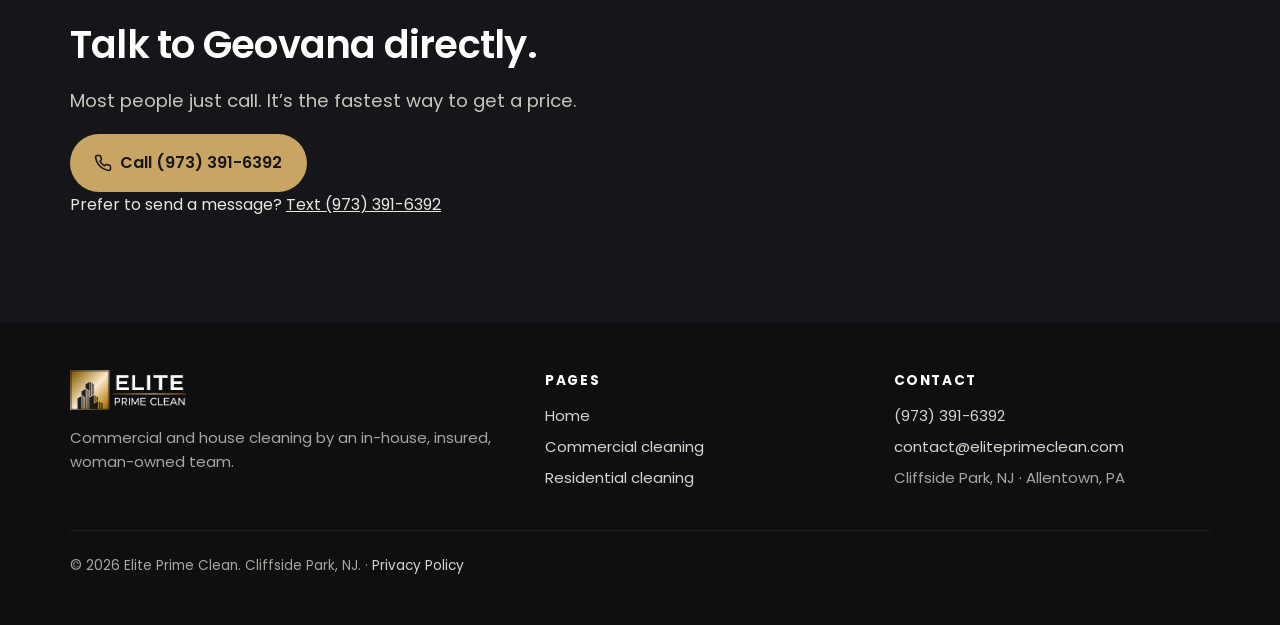
==== commit 161023c0: "Add files via upload" ====
--- a/index.html
+++ b/index.html
@@ -1,17 +1,66 @@
 <!doctype html>
 <html lang="en">
 <head>
+  <!-- Google Tag Manager -->
+  <script>(function(w,d,s,l,i){w[l]=w[l]||[];w[l].push({'gtm.start':
+  new Date().getTime(),event:'gtm.js'});var f=d.getElementsByTagName(s)[0],
+  j=d.createElement(s),dl=l!='dataLayer'?'&l='+l:'';j.async=true;j.src=
+  'https://www.googletagmanager.com/gtm.js?id='+i+dl;f.parentNode.insertBefore(j,f);
+  })(window,document,'script','dataLayer','GTM-MZ9DWBHB');</script>
+  <!-- End Google Tag Manager -->
   <meta charset="utf-8">
   <meta name="viewport" content="width=device-width, initial-scale=1">
-  <title>Elite Prime Clean | Commercial &amp; Residential Cleaning in New Jersey</title>
-  <meta name="description" content="Elite Prime Clean: commercial cleaning for offices, warehouses and venues, plus residential cleaning. Woman-owned, insured, in-house team. Cliffside Park, NJ.">
+  <title>Commercial &amp; House Cleaning in NJ and Lehigh Valley | Elite Prime Clean</title>
+  <meta name="description" content="Woman-owned, insured, in-house cleaning crew for offices, warehouse offices and homes in Northern NJ and the Lehigh Valley. 4.9★ from 147 Google reviews. Call (973) 391-6392.">
+  <link rel="canonical" href="https://eliteprimeclean.com/">
+  <meta property="og:type" content="website">
+  <meta property="og:site_name" content="Elite Prime Clean">
+  <meta property="og:url" content="https://eliteprimeclean.com/">
+  <meta property="og:title" content="Elite Prime Clean | Commercial &amp; House Cleaning in NJ and Lehigh Valley">
+  <meta property="og:description" content="Woman-owned, insured, in-house cleaning crew for offices and homes in Northern NJ and the Lehigh Valley. 4.9★ from 147 Google reviews.">
+  <meta property="og:image" content="https://eliteprimeclean.com/assets/img/logo.png">
+  <meta name="twitter:card" content="summary">
   <link rel="icon" href="assets/img/favicon.png">
   <link rel="preconnect" href="https://fonts.googleapis.com">
   <link rel="preconnect" href="https://fonts.gstatic.com" crossorigin>
   <link href="https://fonts.googleapis.com/css2?family=Poppins:wght@400;500;600;700&display=swap" rel="stylesheet">
   <link rel="stylesheet" href="assets/css/styles.css">
+  <script type="application/ld+json">
+  {
+    "@context": "https://schema.org",
+    "@type": "LocalBusiness",
+    "@id": "https://eliteprimeclean.com/#business",
+    "name": "Elite Prime Clean",
+    "url": "https://eliteprimeclean.com/",
+    "logo": "https://eliteprimeclean.com/assets/img/logo.png",
+    "image": "https://eliteprimeclean.com/assets/img/logo.png",
+    "telephone": "+1-973-391-6392",
+    "email": "contact@eliteprimeclean.com",
+    "description": "Commercial cleaning for offices, warehouse offices and venues, plus residential cleaning. Woman-owned, insured, in-house team.",
+    "address": {
+      "@type": "PostalAddress",
+      "addressLocality": "Cliffside Park",
+      "addressRegion": "NJ",
+      "addressCountry": "US"
+    },
+    "areaServed": [
+      { "@type": "AdministrativeArea", "name": "Bergen County, NJ" },
+      { "@type": "AdministrativeArea", "name": "Hudson County, NJ" },
+      { "@type": "AdministrativeArea", "name": "Essex County, NJ" },
+      { "@type": "City", "name": "Newark, NJ" },
+      { "@type": "AdministrativeArea", "name": "Long Island, NY" },
+      { "@type": "City", "name": "Allentown, PA" },
+      { "@type": "City", "name": "Bethlehem, PA" },
+      { "@type": "City", "name": "Emmaus, PA" }
+    ],
+    "knowsAbout": ["Office cleaning", "Janitorial services", "Day porter services", "Post-construction cleaning", "House cleaning", "Deep cleaning", "Move-in / move-out cleaning"]
+  }
+  </script>
 </head>
 <body class="chooser-page">
+  <!-- Google Tag Manager (noscript) -->
+  <noscript><iframe src="https://www.googletagmanager.com/ns.html?id=GTM-MZ9DWBHB" height="0" width="0" style="display:none;visibility:hidden"></iframe></noscript>
+  <!-- End Google Tag Manager (noscript) -->
   <div class="bubbles" aria-hidden="true"><span></span><span></span><span></span><span></span><span></span></div>
   <div class="container">
     <header class="chooser-top">
@@ -22,8 +71,8 @@
     <main>
       <div class="chooser-intro">
         <span class="sparkle s1" aria-hidden="true"><svg viewBox="0 0 24 24" fill="currentColor"><path d="M12 0c.7 6.3 5.7 11.3 12 12-6.3.7-11.3 5.7-12 12-.7-6.3-5.7-11.3-12-12C6.3 11.3 11.3 6.3 12 0z"/></svg></span><span class="sparkle s2" aria-hidden="true"><svg viewBox="0 0 24 24" fill="currentColor"><path d="M12 0c.7 6.3 5.7 11.3 12 12-6.3.7-11.3 5.7-12 12-.7-6.3-5.7-11.3-12-12C6.3 11.3 11.3 6.3 12 0z"/></svg></span>
-        <h1>What do you need <span class="accent">cleaned?</span></h1>
-        <p>Pick one and we’ll show you exactly how we work. Or just call <a class="inline-call" href="tel:+19733916392">(973) 391-6392</a>.</p>
+        <h1>Commercial &amp; home cleaning in <span class="accent">Northern NJ</span> and the Lehigh Valley</h1>
+        <p>What do you need cleaned? Pick one below, or call Geovana directly at <a class="inline-call" href="tel:+19733916392">(973) 391-6392</a>.</p>
       </div>
 
       <div class="choices">
@@ -34,7 +83,6 @@
           <ul>
             <li>Office cleaning</li>
             <li>Day porter</li>
-            <li>Floor care</li>
             <li>Post-construction</li>
           </ul>
           <span class="go">See commercial cleaning
@@ -63,7 +111,135 @@
       <span>Insured</span>
       <span>In-house team</span>
       <span>No subcontractors</span>
+      <span>4.9★ from 147 Google reviews</span>
     </div>
   </div>
+
+  <div class="home-more">
+    <section class="section" id="about">
+      <div class="container">
+        <div class="section-head">
+          <span class="eyebrow">About us</span>
+          <h2>One in-house team for offices and homes.</h2>
+          <p class="lead">Elite Prime Clean is a woman-owned, insured cleaning company based in Cliffside Park, NJ, with a second base in Allentown, PA. Every job is done by our own crew. No subcontractors, no franchise.</p>
+        </div>
+        <div class="grid grid-3">
+          <div class="card fact"><strong>In-house crew</strong><p>The same trained team on every visit, not whoever a subcontractor sends.</p></div>
+          <div class="card fact"><strong>Owner involved</strong><p>Geovana, the owner, answers the phone and checks the work.</p></div>
+          <div class="card fact"><strong>4.9★ on Google</strong><p>Rated 4.9 from 147 Google reviews by offices and homeowners.</p></div>
+        </div>
+      </div>
+    </section>
+
+    <section class="section alt" id="services">
+      <div class="container">
+        <div class="section-head">
+          <span class="eyebrow">Services</span>
+          <h2>What we clean</h2>
+        </div>
+        <div class="grid grid-2">
+          <div class="card svc-card">
+            <h3>Commercial cleaning</h3>
+            <p>Offices, warehouse offices, break rooms, restrooms and venues, scheduled around your shifts, deliveries and visitors.</p>
+            <ul>
+              <li>Office &amp; janitorial cleaning</li>
+              <li>Warehouse &amp; industrial offices</li>
+              <li>Day porter</li>
+              <li>Post-construction &amp; move-in</li>
+            </ul>
+            <a class="more" href="commercial.html">Commercial cleaning details →</a>
+          </div>
+          <div class="card svc-card">
+            <h3>House cleaning</h3>
+            <p>Recurring cleaning, deep cleans and move-in / move-out cleaning for homes and apartments.</p>
+            <ul>
+              <li>Recurring house cleaning</li>
+              <li>Deep cleaning</li>
+              <li>Move-in / move-out cleaning</li>
+            </ul>
+            <a class="more" href="residential.html">House cleaning details →</a>
+          </div>
+        </div>
+      </div>
+    </section>
+
+    <section class="section" id="areas">
+      <div class="container">
+        <div class="section-head">
+          <span class="eyebrow">Service areas</span>
+          <h2>Where we work</h2>
+        </div>
+        <div class="grid grid-2">
+          <div class="card area">
+            <h3>Northern New Jersey &amp; New York</h3>
+            <p>Based in Cliffside Park. Commercial cleaning across Bergen, Hudson and Essex counties, the Meadowlands, Newark and Long Island. House cleaning in Cliffside Park and nearby towns in Bergen and Hudson counties.</p>
+          </div>
+          <div class="card area">
+            <h3>Lehigh Valley, PA</h3>
+            <p>Allentown, Bethlehem, Emmaus and the Route 100 and I-78 corridor.</p>
+          </div>
+        </div>
+      </div>
+    </section>
+
+    <section class="section alt" id="faq">
+      <div class="container narrow">
+        <div class="section-head">
+          <span class="eyebrow">FAQ</span>
+          <h2>Common questions</h2>
+        </div>
+        <div class="faq">
+          <details><summary>Who does the cleaning?</summary><p>Our own in-house crew. We never use subcontractors or franchise teams.</p></details>
+          <details><summary>Are you insured?</summary><p>Yes. Elite Prime Clean is insured and woman-owned. Businesses can get a certificate of insurance naming their company on request.</p></details>
+          <details><summary>Which areas do you serve?</summary><p>Northern New Jersey around Cliffside Park (plus Newark, the Meadowlands and Long Island for commercial clients) and the Lehigh Valley in Pennsylvania: Allentown, Bethlehem and Emmaus.</p></details>
+          <details><summary>How do I get a price?</summary><p>Call Geovana at <a href="tel:+19733916392">(973) 391-6392</a>. For offices we start with a walkthrough and give you the scope in writing. For homes we ask your ZIP code, bedrooms, bathrooms and the type of cleaning.</p></details>
+        </div>
+      </div>
+    </section>
+
+    <section class="section on-dark home-cta">
+      <div class="container">
+        <h2>Talk to Geovana directly.</h2>
+        <p class="lead">Most people just call. It’s the fastest way to get a price.</p>
+        <a class="btn btn-gold btn-call btn-lg" href="tel:+19733916392"><svg viewBox="0 0 24 24" fill="none" stroke="currentColor" stroke-width="2" stroke-linecap="round" stroke-linejoin="round" aria-hidden="true"><path d="M22 16.9v3a2 2 0 0 1-2.2 2 19.8 19.8 0 0 1-8.6-3.1 19.5 19.5 0 0 1-6-6A19.8 19.8 0 0 1 2.1 4.2 2 2 0 0 1 4.1 2h3a2 2 0 0 1 2 1.7c.1.9.4 1.8.7 2.7a2 2 0 0 1-.5 2.1L8 9.8a16 16 0 0 0 6 6l1.3-1.3a2 2 0 0 1 2.1-.4c.9.3 1.8.6 2.7.7a2 2 0 0 1 1.7 2z"/></svg>Call (973) 391-6392</a>
+        <p class="cta-alt">Prefer to send a message? <a href="sms:+19733916392">Text (973) 391-6392</a></p>
+      </div>
+    </section>
+  </div>
+
+  <footer class="site-footer">
+    <div class="container">
+      <div class="footer-grid">
+        <div>
+          <img src="assets/img/logo.png" alt="Elite Prime Clean" width="525" height="181" loading="lazy">
+          <p>Commercial and house cleaning by an in-house, insured, woman-owned team.</p>
+        </div>
+        <div>
+          <h4>Pages</h4>
+          <ul>
+            <li><a href="index.html">Home</a></li>
+            <li><a href="commercial.html">Commercial cleaning</a></li>
+            <li><a href="residential.html">Residential cleaning</a></li>
+          </ul>
+        </div>
+        <div>
+          <h4>Contact</h4>
+          <ul>
+            <li><a href="tel:+19733916392">(973) 391-6392</a></li>
+            <li><a href="mailto:contact@eliteprimeclean.com">contact@eliteprimeclean.com</a></li>
+            <li>Cliffside Park, NJ · Allentown, PA</li>
+          </ul>
+        </div>
+      </div>
+      <div class="footer-bottom">© <span data-year>2026</span> Elite Prime Clean. Cliffside Park, NJ. · <a href="privacy.html">Privacy Policy</a></div>
+    </div>
+  </footer>
+
+  <div class="mobile-bar">
+    <a class="btn btn-gold" href="tel:+19733916392"><svg viewBox="0 0 24 24" fill="none" stroke="currentColor" stroke-width="2" stroke-linecap="round" stroke-linejoin="round" aria-hidden="true"><path d="M22 16.9v3a2 2 0 0 1-2.2 2 19.8 19.8 0 0 1-8.6-3.1 19.5 19.5 0 0 1-6-6A19.8 19.8 0 0 1 2.1 4.2 2 2 0 0 1 4.1 2h3a2 2 0 0 1 2 1.7c.1.9.4 1.8.7 2.7a2 2 0 0 1-.5 2.1L8 9.8a16 16 0 0 0 6 6l1.3-1.3a2 2 0 0 1 2.1-.4c.9.3 1.8.6 2.7.7a2 2 0 0 1 1.7 2z"/></svg> Call now</a>
+    <a class="btn btn-outline" href="sms:+19733916392">Text</a>
+  </div>
+
+  <script src="assets/js/main.js"></script>
 </body>
 </html>
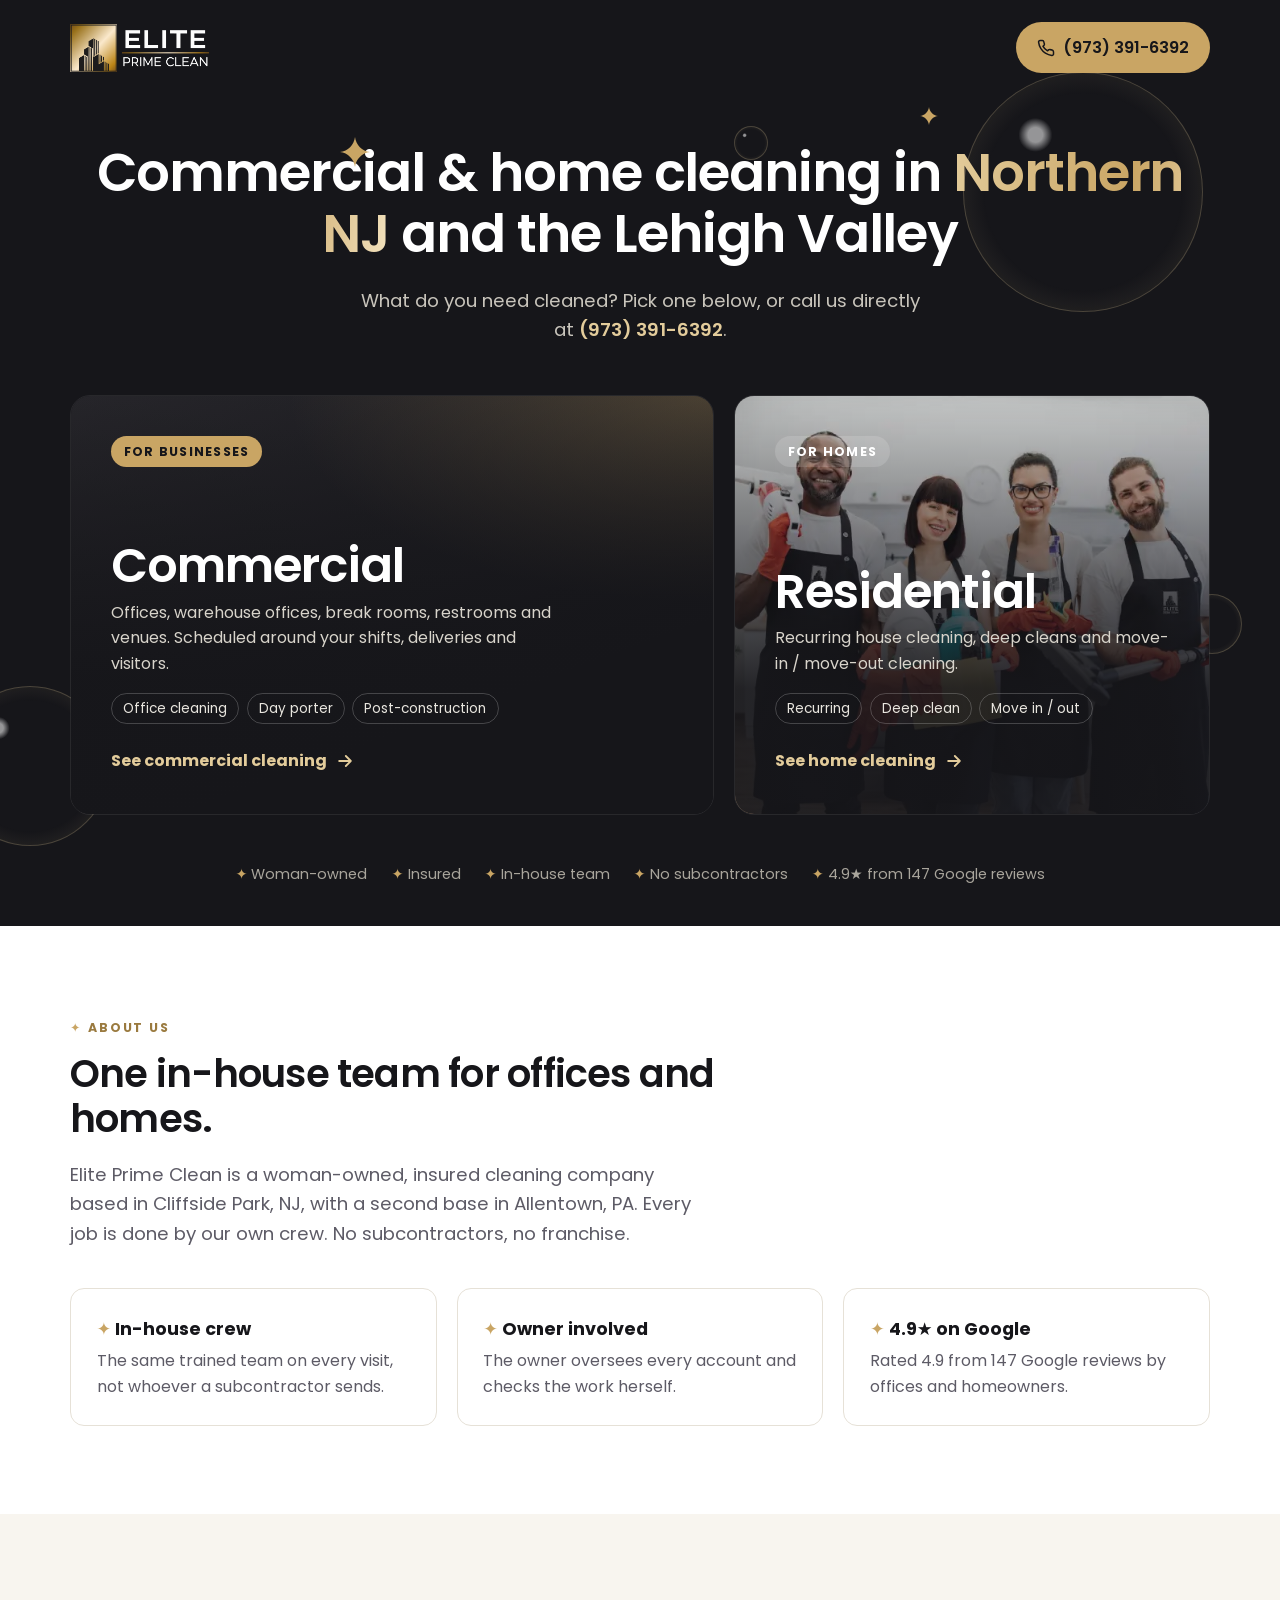
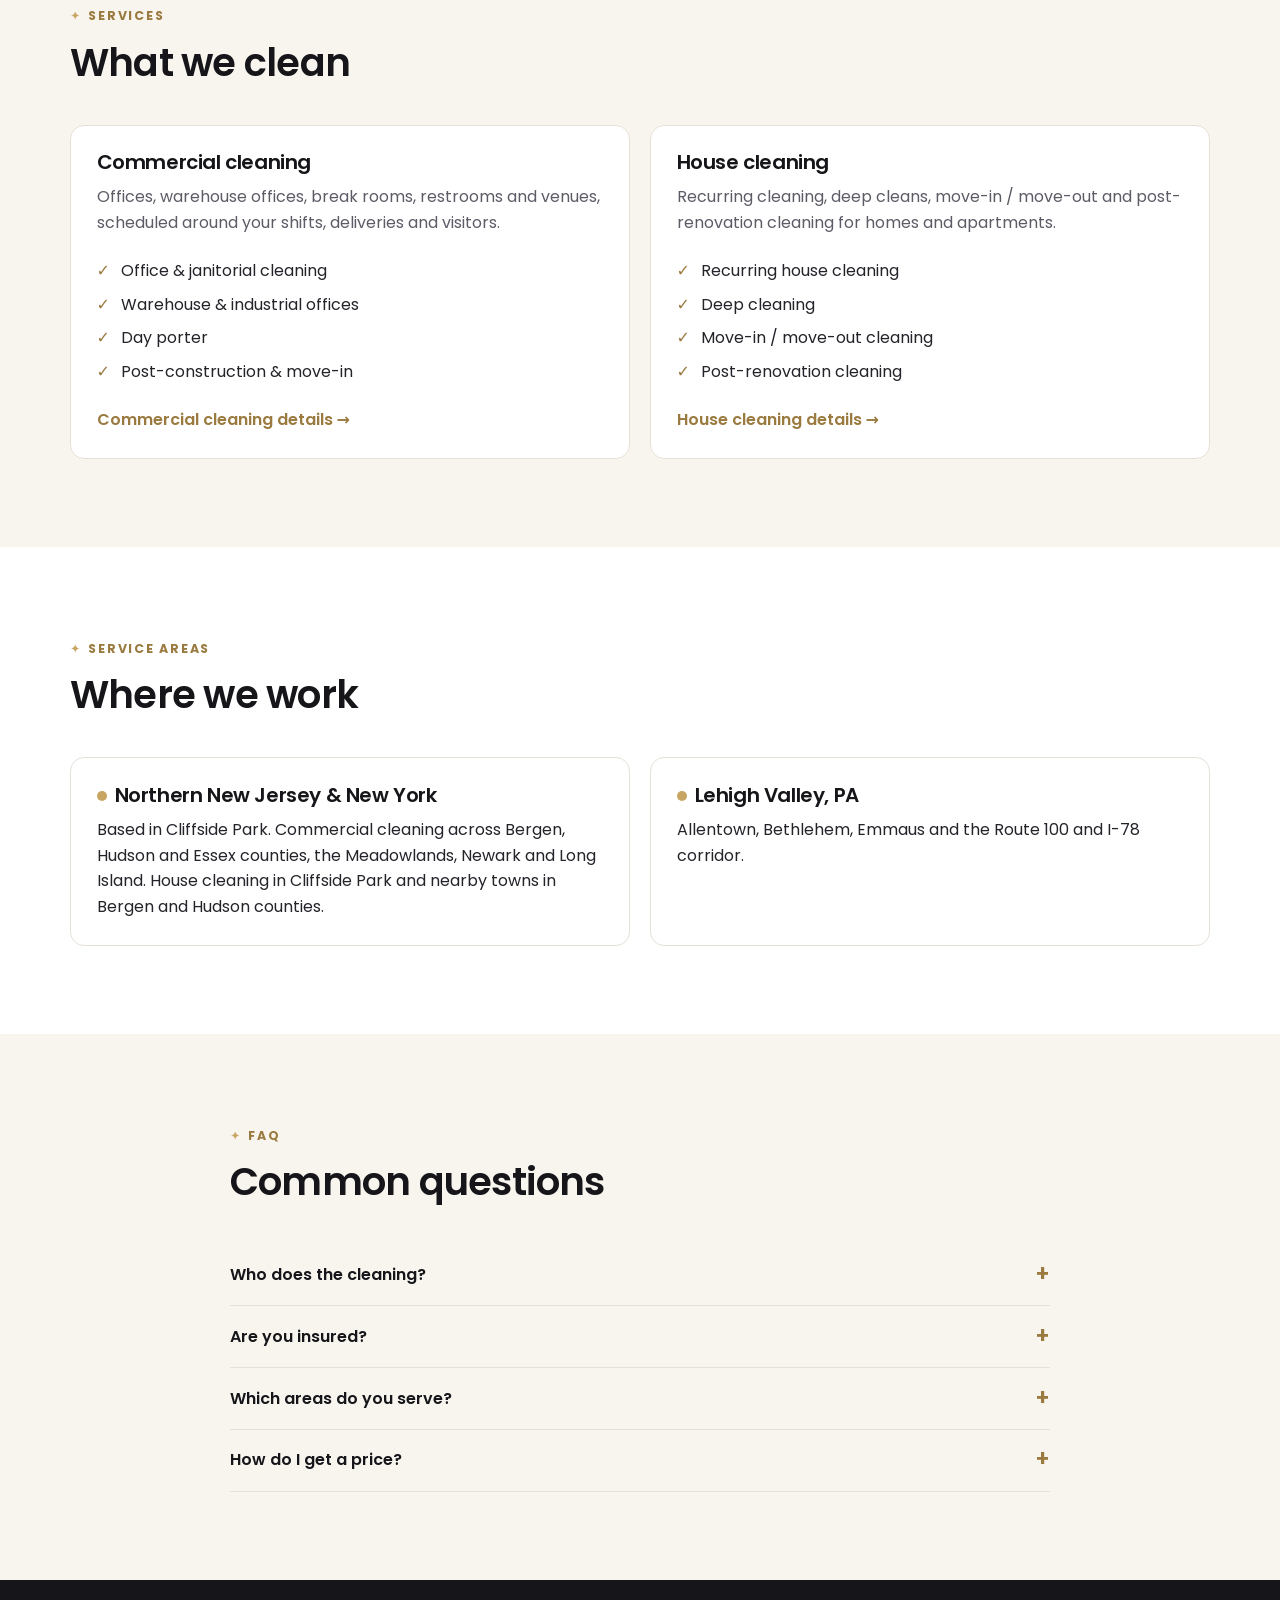
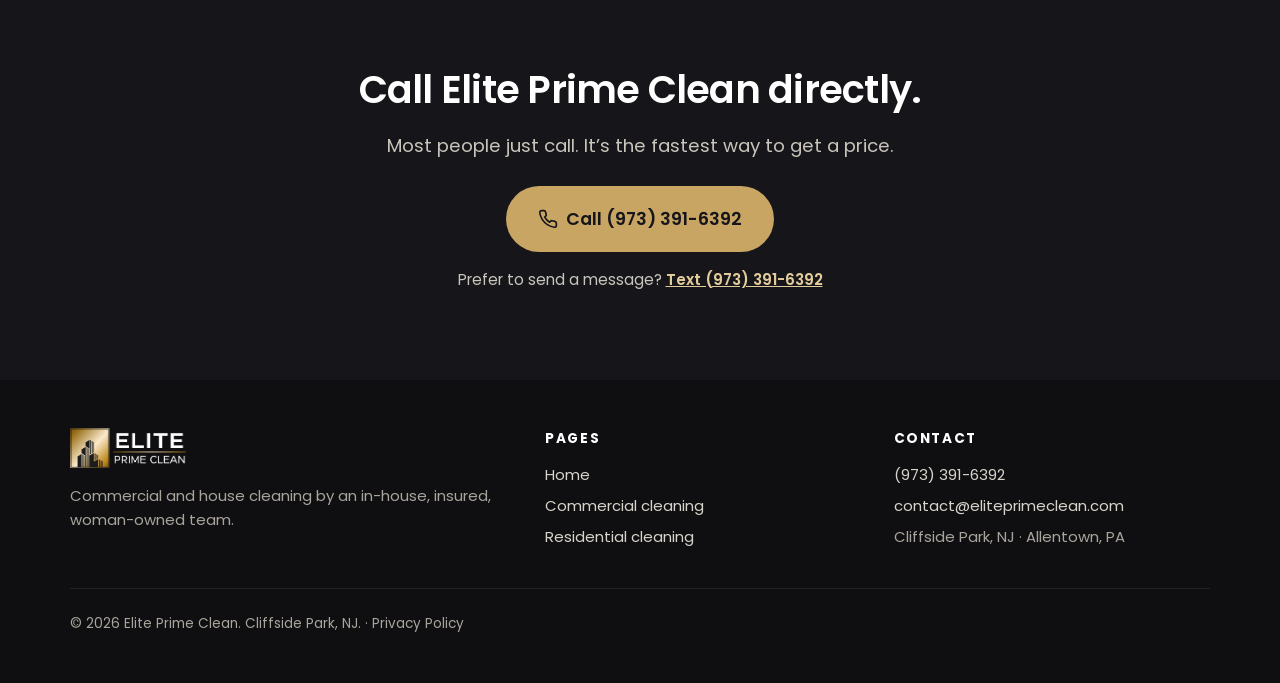
==== commit 85e9b9cc: "Add files via upload" ====
--- a/index.html
+++ b/index.html
@@ -72,7 +72,7 @@
       <div class="chooser-intro">
         <span class="sparkle s1" aria-hidden="true"><svg viewBox="0 0 24 24" fill="currentColor"><path d="M12 0c.7 6.3 5.7 11.3 12 12-6.3.7-11.3 5.7-12 12-.7-6.3-5.7-11.3-12-12C6.3 11.3 11.3 6.3 12 0z"/></svg></span><span class="sparkle s2" aria-hidden="true"><svg viewBox="0 0 24 24" fill="currentColor"><path d="M12 0c.7 6.3 5.7 11.3 12 12-6.3.7-11.3 5.7-12 12-.7-6.3-5.7-11.3-12-12C6.3 11.3 11.3 6.3 12 0z"/></svg></span>
         <h1>Commercial &amp; home cleaning in <span class="accent">Northern NJ</span> and the Lehigh Valley</h1>
-        <p>What do you need cleaned? Pick one below, or call Geovana directly at <a class="inline-call" href="tel:+19733916392">(973) 391-6392</a>.</p>
+        <p>What do you need cleaned? Pick one below, or call us directly at <a class="inline-call" href="tel:+19733916392">(973) 391-6392</a>.</p>
       </div>
 
       <div class="choices">
@@ -125,7 +125,7 @@
         </div>
         <div class="grid grid-3">
           <div class="card fact"><strong>In-house crew</strong><p>The same trained team on every visit, not whoever a subcontractor sends.</p></div>
-          <div class="card fact"><strong>Owner involved</strong><p>Geovana, the owner, answers the phone and checks the work.</p></div>
+          <div class="card fact"><strong>Owner involved</strong><p>The owner oversees every account and checks the work herself.</p></div>
           <div class="card fact"><strong>4.9★ on Google</strong><p>Rated 4.9 from 147 Google reviews by offices and homeowners.</p></div>
         </div>
       </div>
@@ -151,11 +151,12 @@
           </div>
           <div class="card svc-card">
             <h3>House cleaning</h3>
-            <p>Recurring cleaning, deep cleans and move-in / move-out cleaning for homes and apartments.</p>
+            <p>Recurring cleaning, deep cleans, move-in / move-out and post-renovation cleaning for homes and apartments.</p>
             <ul>
               <li>Recurring house cleaning</li>
               <li>Deep cleaning</li>
               <li>Move-in / move-out cleaning</li>
+              <li>Post-renovation cleaning</li>
             </ul>
             <a class="more" href="residential.html">House cleaning details →</a>
           </div>
@@ -192,14 +193,14 @@
           <details><summary>Who does the cleaning?</summary><p>Our own in-house crew. We never use subcontractors or franchise teams.</p></details>
           <details><summary>Are you insured?</summary><p>Yes. Elite Prime Clean is insured and woman-owned. Businesses can get a certificate of insurance naming their company on request.</p></details>
           <details><summary>Which areas do you serve?</summary><p>Northern New Jersey around Cliffside Park (plus Newark, the Meadowlands and Long Island for commercial clients) and the Lehigh Valley in Pennsylvania: Allentown, Bethlehem and Emmaus.</p></details>
-          <details><summary>How do I get a price?</summary><p>Call Geovana at <a href="tel:+19733916392">(973) 391-6392</a>. For offices we start with a walkthrough and give you the scope in writing. For homes we ask your ZIP code, bedrooms, bathrooms and the type of cleaning.</p></details>
+          <details><summary>How do I get a price?</summary><p>Call us at <a href="tel:+19733916392">(973) 391-6392</a>. For offices we start with a walkthrough and give you the scope in writing. For homes we ask your ZIP code, bedrooms, bathrooms and the type of cleaning.</p></details>
         </div>
       </div>
     </section>
 
     <section class="section on-dark home-cta">
       <div class="container">
-        <h2>Talk to Geovana directly.</h2>
+        <h2>Call Elite Prime Clean directly.</h2>
         <p class="lead">Most people just call. It’s the fastest way to get a price.</p>
         <a class="btn btn-gold btn-call btn-lg" href="tel:+19733916392"><svg viewBox="0 0 24 24" fill="none" stroke="currentColor" stroke-width="2" stroke-linecap="round" stroke-linejoin="round" aria-hidden="true"><path d="M22 16.9v3a2 2 0 0 1-2.2 2 19.8 19.8 0 0 1-8.6-3.1 19.5 19.5 0 0 1-6-6A19.8 19.8 0 0 1 2.1 4.2 2 2 0 0 1 4.1 2h3a2 2 0 0 1 2 1.7c.1.9.4 1.8.7 2.7a2 2 0 0 1-.5 2.1L8 9.8a16 16 0 0 0 6 6l1.3-1.3a2 2 0 0 1 2.1-.4c.9.3 1.8.6 2.7.7a2 2 0 0 1 1.7 2z"/></svg>Call (973) 391-6392</a>
         <p class="cta-alt">Prefer to send a message? <a href="sms:+19733916392">Text (973) 391-6392</a></p>
--- a/assets/css/styles.css
+++ b/assets/css/styles.css
@@ -419,3 +419,39 @@
 .on-dark .form h3, .form h3 { color: var(--ink); }
 @media (max-width: 560px) { .hero-form .form-row { grid-template-columns: 1fr 1fr; gap: .7rem; } }
 @media (max-width: 360px) { .hero-form .form-row { grid-template-columns: 1fr; } }
+
+/* ===== Home: indexable content below the chooser ===== */
+.home-more { position: relative; z-index: 2; background: var(--paper); color: var(--text); }
+.home-more .container.narrow { max-width: 820px; }
+.home-more .fact strong { display: block; color: var(--ink); font-size: 1.1rem; margin-bottom: .35rem; }
+.home-more .fact strong::before { content: "✦ "; color: var(--gold); }
+.home-more .fact p { margin: 0; color: var(--muted); }
+.svc-card { display: flex; flex-direction: column; }
+.svc-card p { color: var(--muted); }
+.svc-card ul { list-style: none; padding: 0; margin: .4rem 0 1.4rem; display: grid; gap: .5rem; flex: 1; align-content: start; }
+.svc-card li { padding-left: 1.5rem; position: relative; color: var(--text); }
+.svc-card li::before { content: "✓"; position: absolute; left: 0; color: var(--gold-dark); font-weight: 700; }
+.svc-card .more { font-weight: 600; color: var(--gold-dark); text-decoration: none; }
+.svc-card .more:hover { text-decoration: underline; }
+.home-more .faq a { color: var(--ink); font-weight: 600; }
+.home-cta { text-align: center; }
+.home-cta .lead { margin: 0 auto 1.6rem; }
+.home-cta .btn-call svg { width: 20px; height: 20px; }
+.btn-lg { padding: 1.05rem 1.9rem; font-size: 1.1rem; }
+.cta-alt { margin: 1rem 0 0; color: #c9c5bc; font-size: .95rem; }
+.cta-alt a { color: var(--gold-light); font-weight: 600; white-space: nowrap; }
+.chooser-page .site-footer { position: relative; z-index: 2; }
+
+/* ===== Privacy policy / text pages ===== */
+.prose { max-width: 760px; }
+.prose h1 { margin-top: .4rem; }
+.prose h2 { font-size: 1.35rem; margin-top: 2.2rem; }
+.prose .updated { color: var(--muted); font-size: .92rem; margin-top: -.2rem; }
+.prose p, .prose li { color: var(--text); line-height: 1.7; }
+.prose ul { padding-left: 1.2rem; }
+.prose li { margin-bottom: .4rem; }
+.prose a { color: var(--gold-dark); font-weight: 600; overflow-wrap: anywhere; }
+.footer-bottom a { color: inherit; }
+.form-privacy { font-size: .75rem; color: var(--muted); text-align: center; margin: .5rem 0 0; }
+.form-privacy a { color: inherit; text-decoration: underline; }
+.form-note a { white-space: nowrap; }
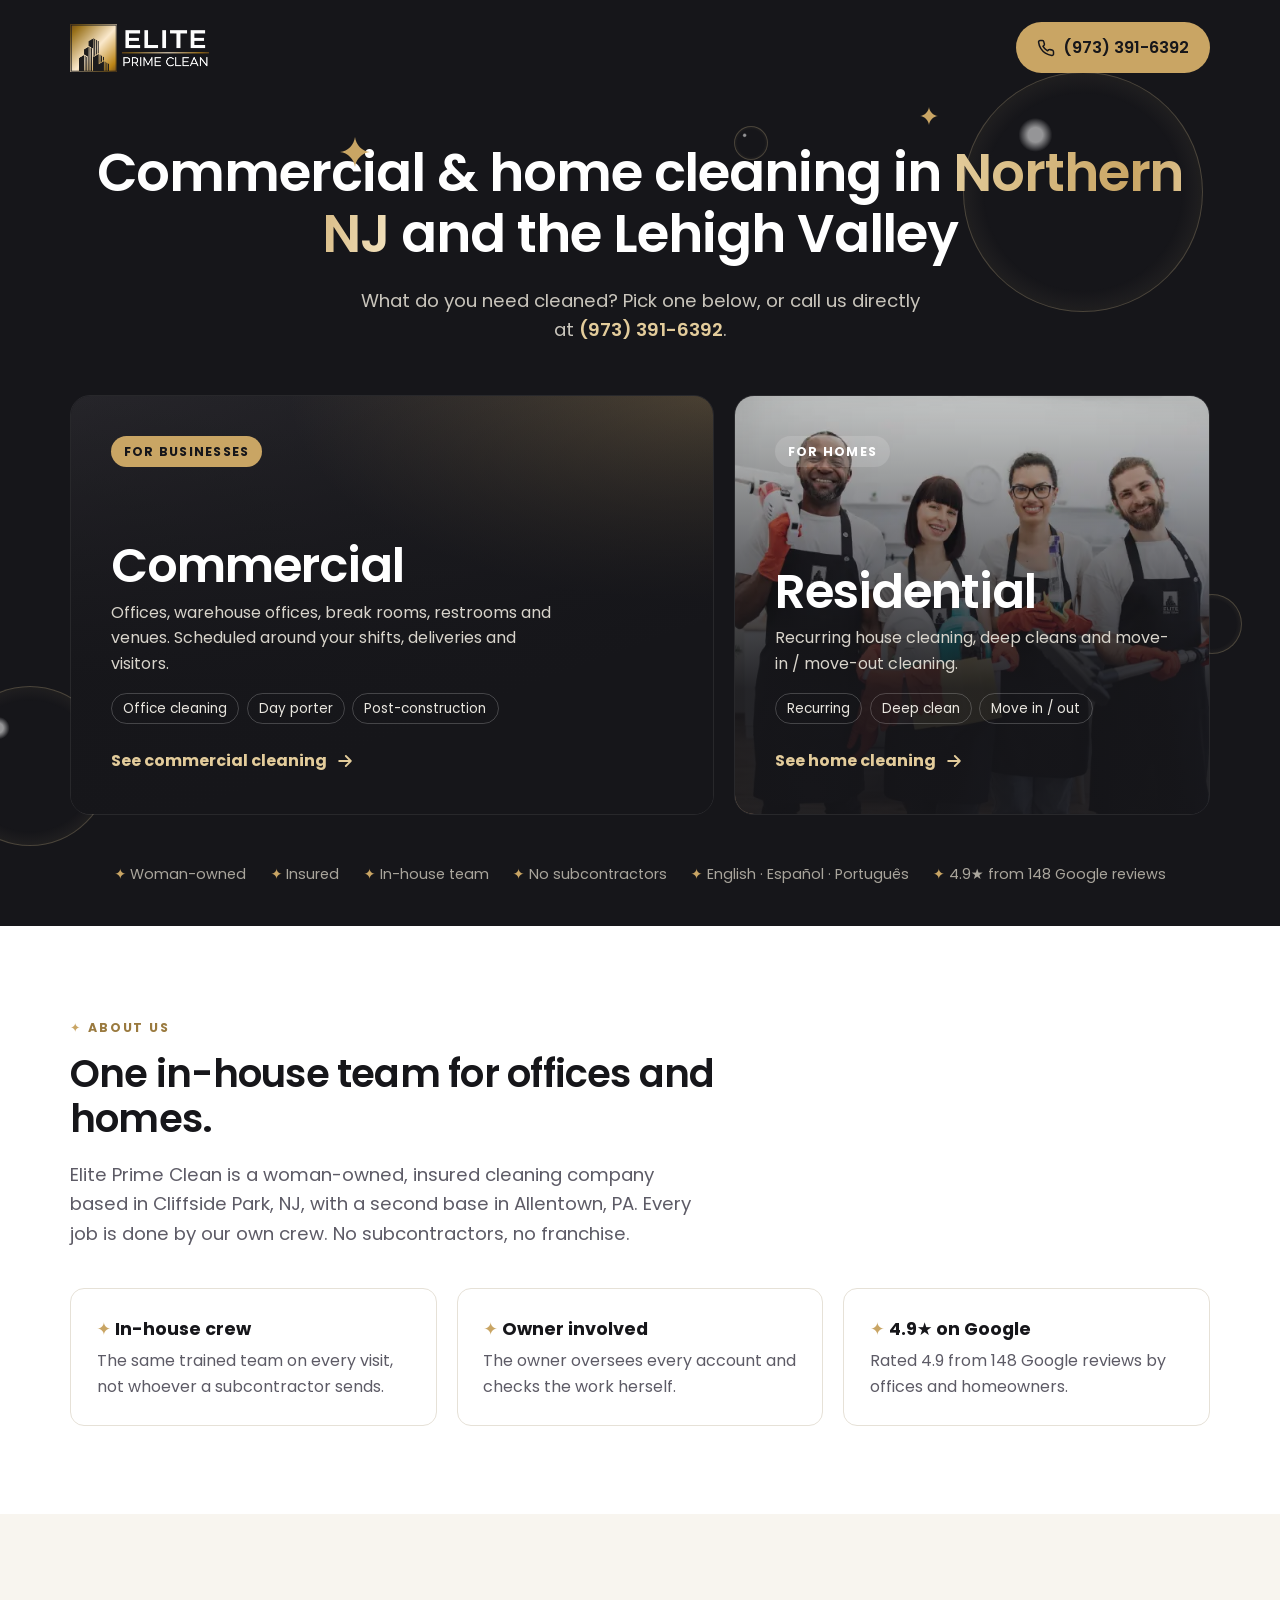
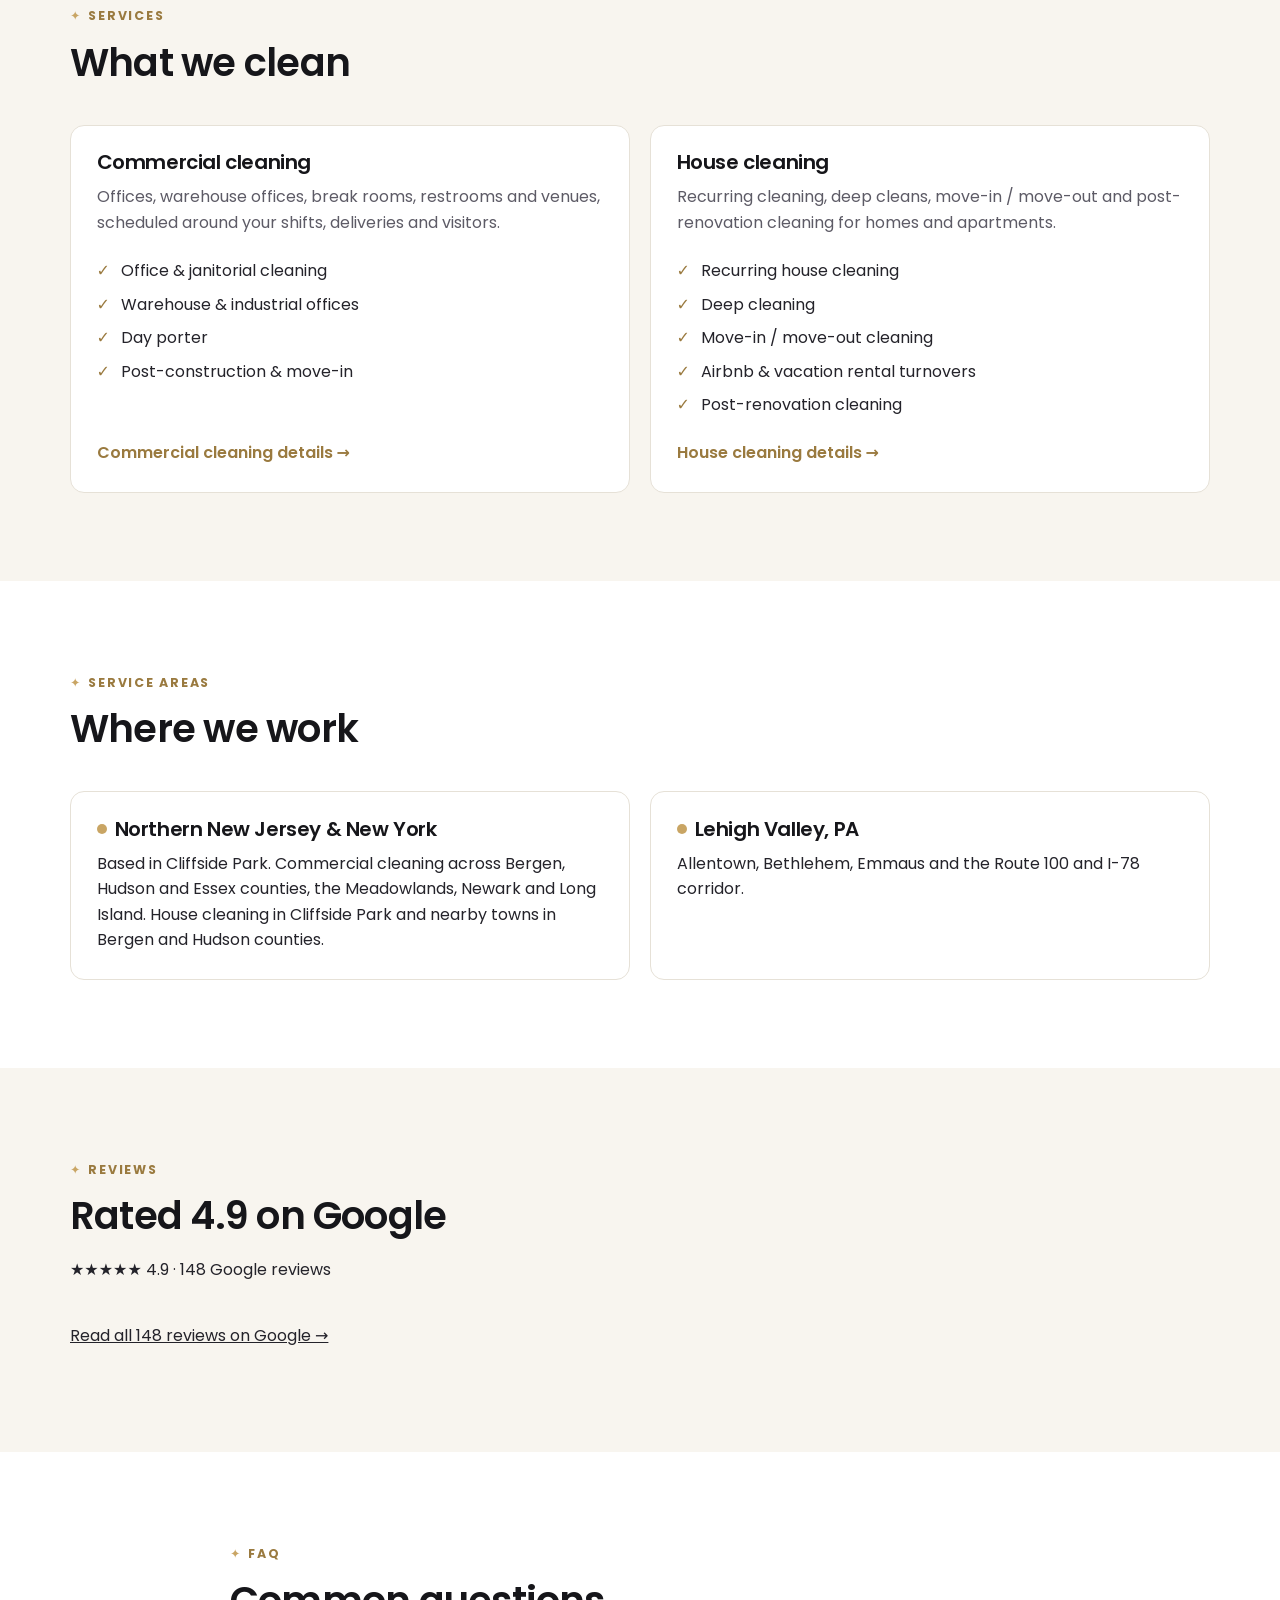
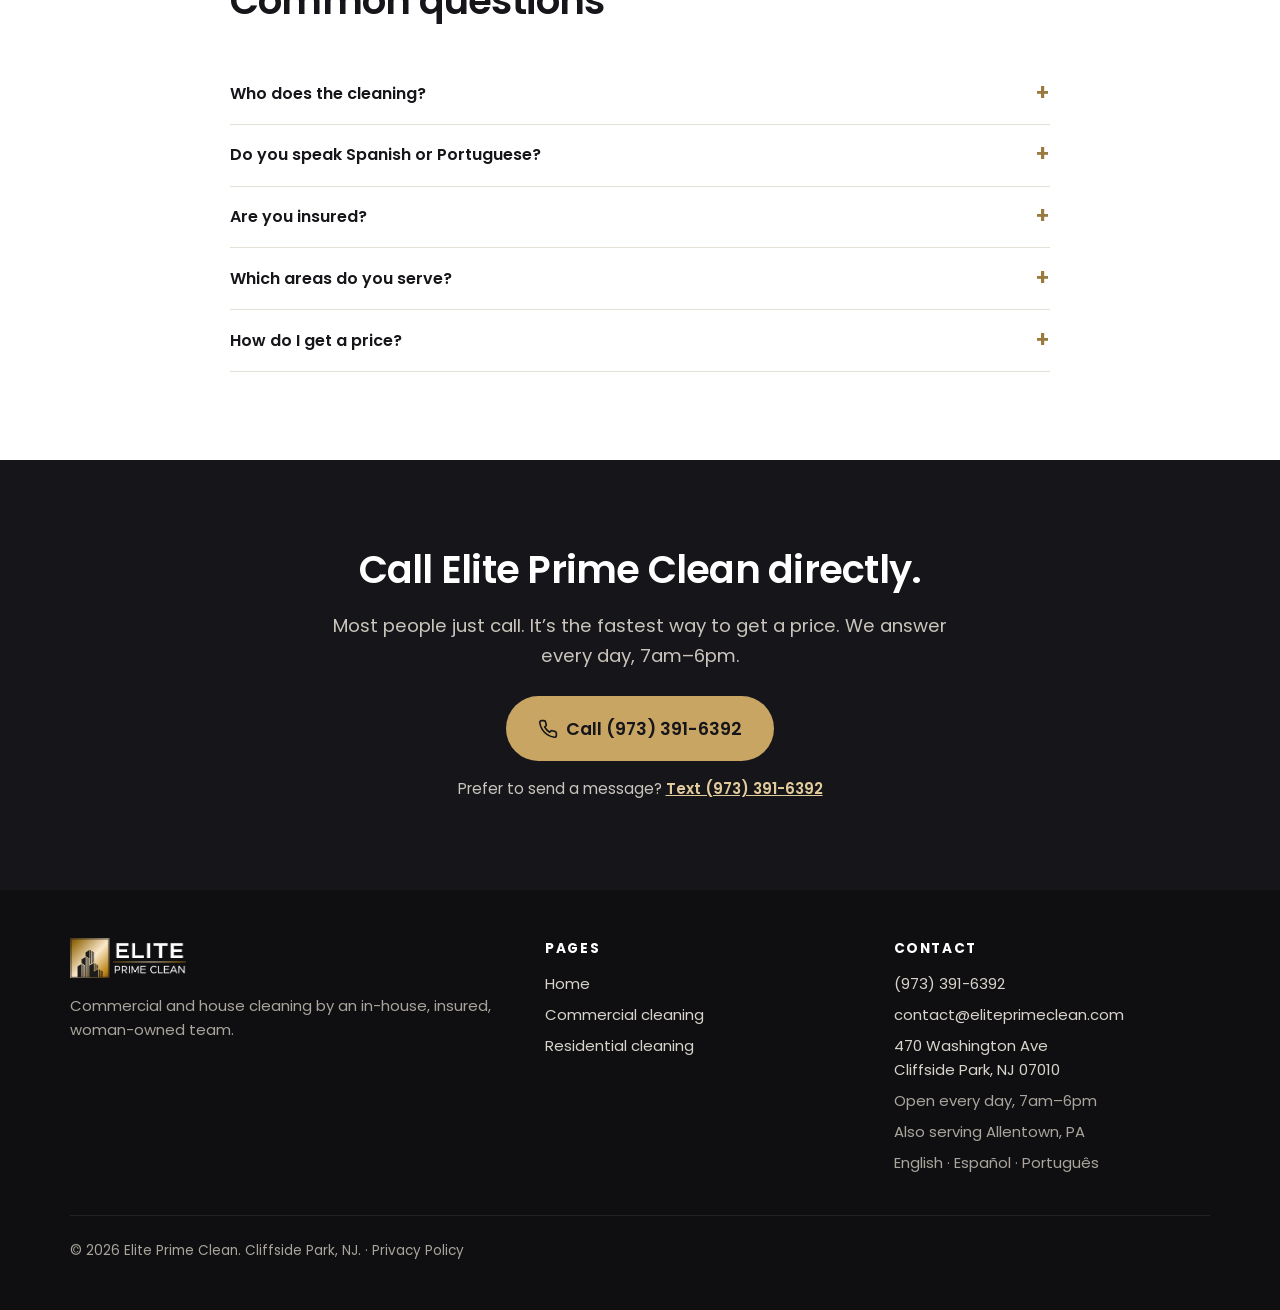
==== commit 308c7862: "Add files via upload" ====
--- a/index.html
+++ b/index.html
@@ -11,13 +11,13 @@
   <meta charset="utf-8">
   <meta name="viewport" content="width=device-width, initial-scale=1">
   <title>Commercial &amp; House Cleaning in NJ and Lehigh Valley | Elite Prime Clean</title>
-  <meta name="description" content="Woman-owned, insured, in-house cleaning crew for offices, warehouse offices and homes in Northern NJ and the Lehigh Valley. 4.9★ from 147 Google reviews. Call (973) 391-6392.">
+  <meta name="description" content="Woman-owned, insured, in-house cleaning crew for offices, warehouse offices and homes in Northern NJ and the Lehigh Valley. 4.9★ from 148 Google reviews. Call (973) 391-6392.">
   <link rel="canonical" href="https://eliteprimeclean.com/">
   <meta property="og:type" content="website">
   <meta property="og:site_name" content="Elite Prime Clean">
   <meta property="og:url" content="https://eliteprimeclean.com/">
   <meta property="og:title" content="Elite Prime Clean | Commercial &amp; House Cleaning in NJ and Lehigh Valley">
-  <meta property="og:description" content="Woman-owned, insured, in-house cleaning crew for offices and homes in Northern NJ and the Lehigh Valley. 4.9★ from 147 Google reviews.">
+  <meta property="og:description" content="Woman-owned, insured, in-house cleaning crew for offices and homes in Northern NJ and the Lehigh Valley. 4.9★ from 148 Google reviews.">
   <meta property="og:image" content="https://eliteprimeclean.com/assets/img/logo.png">
   <meta name="twitter:card" content="summary">
   <link rel="icon" href="assets/img/favicon.png">
@@ -39,10 +39,20 @@
     "description": "Commercial cleaning for offices, warehouse offices and venues, plus residential cleaning. Woman-owned, insured, in-house team.",
     "address": {
       "@type": "PostalAddress",
+      "streetAddress": "470 Washington Ave",
       "addressLocality": "Cliffside Park",
+      "postalCode": "07010",
       "addressRegion": "NJ",
       "addressCountry": "US"
     },
+    "openingHoursSpecification": [{
+      "@type": "OpeningHoursSpecification",
+      "dayOfWeek": ["Monday", "Tuesday", "Wednesday", "Thursday", "Friday", "Saturday", "Sunday"],
+      "opens": "07:00",
+      "closes": "18:00"
+    }],
+    "hasMap": "https://maps.google.com/?cid=16799852682939256182",
+    "knowsLanguage": ["en", "es", "pt"],
     "areaServed": [
       { "@type": "AdministrativeArea", "name": "Bergen County, NJ" },
       { "@type": "AdministrativeArea", "name": "Hudson County, NJ" },
@@ -53,7 +63,7 @@
       { "@type": "City", "name": "Bethlehem, PA" },
       { "@type": "City", "name": "Emmaus, PA" }
     ],
-    "knowsAbout": ["Office cleaning", "Janitorial services", "Day porter services", "Post-construction cleaning", "House cleaning", "Deep cleaning", "Move-in / move-out cleaning"]
+    "knowsAbout": ["Office cleaning", "Janitorial services", "Day porter services", "Post-construction cleaning", "House cleaning", "Deep cleaning", "Move-in / move-out cleaning", "Airbnb turnover cleaning", "Vacation rental cleaning"]
   }
   </script>
 </head>
@@ -111,7 +121,8 @@
       <span>Insured</span>
       <span>In-house team</span>
       <span>No subcontractors</span>
-      <span>4.9★ from 147 Google reviews</span>
+      <span>English · Español · Português</span>
+      <span>4.9★ from 148 Google reviews</span>
     </div>
   </div>
 
@@ -126,7 +137,7 @@
         <div class="grid grid-3">
           <div class="card fact"><strong>In-house crew</strong><p>The same trained team on every visit, not whoever a subcontractor sends.</p></div>
           <div class="card fact"><strong>Owner involved</strong><p>The owner oversees every account and checks the work herself.</p></div>
-          <div class="card fact"><strong>4.9★ on Google</strong><p>Rated 4.9 from 147 Google reviews by offices and homeowners.</p></div>
+          <div class="card fact"><strong>4.9★ on Google</strong><p>Rated 4.9 from 148 Google reviews by offices and homeowners.</p></div>
         </div>
       </div>
     </section>
@@ -156,6 +167,7 @@
               <li>Recurring house cleaning</li>
               <li>Deep cleaning</li>
               <li>Move-in / move-out cleaning</li>
+              <li>Airbnb &amp; vacation rental turnovers</li>
               <li>Post-renovation cleaning</li>
             </ul>
             <a class="more" href="residential.html">House cleaning details →</a>
@@ -183,7 +195,19 @@
       </div>
     </section>
 
-    <section class="section alt" id="faq">
+    <section class="section alt" id="reviews">
+      <div class="container">
+        <div class="section-head">
+          <span class="eyebrow">Reviews</span>
+          <h2>Rated 4.9 on Google</h2>
+          <p class="g-summary"><span class="g-stars" aria-label="4.9 out of 5 stars"><span class="on">★</span><span class="on">★</span><span class="on">★</span><span class="on">★</span><span class="on">★</span></span> 4.9 · 148 Google reviews</p>
+        </div>
+        <div data-reviews="home" data-limit="3"><div class="g-reviews"></div></div>
+        <p class="g-all-row"><a class="g-all" data-google-reviews-link href="https://search.google.com/local/reviews?placeid=ChIJr-WxygP3wokRds18dQERJek" target="_blank" rel="noopener">Read all 148 reviews on Google →</a></p>
+      </div>
+    </section>
+
+    <section class="section" id="faq">
       <div class="container narrow">
         <div class="section-head">
           <span class="eyebrow">FAQ</span>
@@ -191,6 +215,7 @@
         </div>
         <div class="faq">
           <details><summary>Who does the cleaning?</summary><p>Our own in-house crew. We never use subcontractors or franchise teams.</p></details>
+          <details><summary>Do you speak Spanish or Portuguese?</summary><p>Yes. Our team speaks English, Spanish and Portuguese.</p></details>
           <details><summary>Are you insured?</summary><p>Yes. Elite Prime Clean is insured and woman-owned. Businesses can get a certificate of insurance naming their company on request.</p></details>
           <details><summary>Which areas do you serve?</summary><p>Northern New Jersey around Cliffside Park (plus Newark, the Meadowlands and Long Island for commercial clients) and the Lehigh Valley in Pennsylvania: Allentown, Bethlehem and Emmaus.</p></details>
           <details><summary>How do I get a price?</summary><p>Call us at <a href="tel:+19733916392">(973) 391-6392</a>. For offices we start with a walkthrough and give you the scope in writing. For homes we ask your ZIP code, bedrooms, bathrooms and the type of cleaning.</p></details>
@@ -201,7 +226,7 @@
     <section class="section on-dark home-cta">
       <div class="container">
         <h2>Call Elite Prime Clean directly.</h2>
-        <p class="lead">Most people just call. It’s the fastest way to get a price.</p>
+        <p class="lead">Most people just call. It’s the fastest way to get a price. We answer every day, 7am–6pm.</p>
         <a class="btn btn-gold btn-call btn-lg" href="tel:+19733916392"><svg viewBox="0 0 24 24" fill="none" stroke="currentColor" stroke-width="2" stroke-linecap="round" stroke-linejoin="round" aria-hidden="true"><path d="M22 16.9v3a2 2 0 0 1-2.2 2 19.8 19.8 0 0 1-8.6-3.1 19.5 19.5 0 0 1-6-6A19.8 19.8 0 0 1 2.1 4.2 2 2 0 0 1 4.1 2h3a2 2 0 0 1 2 1.7c.1.9.4 1.8.7 2.7a2 2 0 0 1-.5 2.1L8 9.8a16 16 0 0 0 6 6l1.3-1.3a2 2 0 0 1 2.1-.4c.9.3 1.8.6 2.7.7a2 2 0 0 1 1.7 2z"/></svg>Call (973) 391-6392</a>
         <p class="cta-alt">Prefer to send a message? <a href="sms:+19733916392">Text (973) 391-6392</a></p>
       </div>
@@ -228,7 +253,10 @@
           <ul>
             <li><a href="tel:+19733916392">(973) 391-6392</a></li>
             <li><a href="mailto:contact@eliteprimeclean.com">contact@eliteprimeclean.com</a></li>
-            <li>Cliffside Park, NJ · Allentown, PA</li>
+            <li><a href="https://maps.google.com/?cid=16799852682939256182" target="_blank" rel="noopener">470 Washington Ave<br>Cliffside Park, NJ 07010</a></li>
+            <li>Open every day, 7am–6pm</li>
+            <li>Also serving Allentown, PA</li>
+            <li>English · Español · Português</li>
           </ul>
         </div>
       </div>
@@ -242,5 +270,6 @@
   </div>
 
   <script src="assets/js/main.js"></script>
+  <script src="assets/js/reviews.js"></script>
 </body>
 </html>
--- a/assets/css/styles.css
+++ b/assets/css/styles.css
@@ -455,3 +455,7 @@
 .form-privacy { font-size: .75rem; color: var(--muted); text-align: center; margin: .5rem 0 0; }
 .form-privacy a { color: inherit; text-decoration: underline; }
 .form-note a { white-space: nowrap; }
+
+/* Photo slots: if the photo file isn't there yet, hide the slot instead of showing the
+   dashed placeholder (the <img onerror> removes itself, and :has() reacts). */
+.img-slot:not(:has(img)), .wide-photo:not(:has(img)) { display: none; }
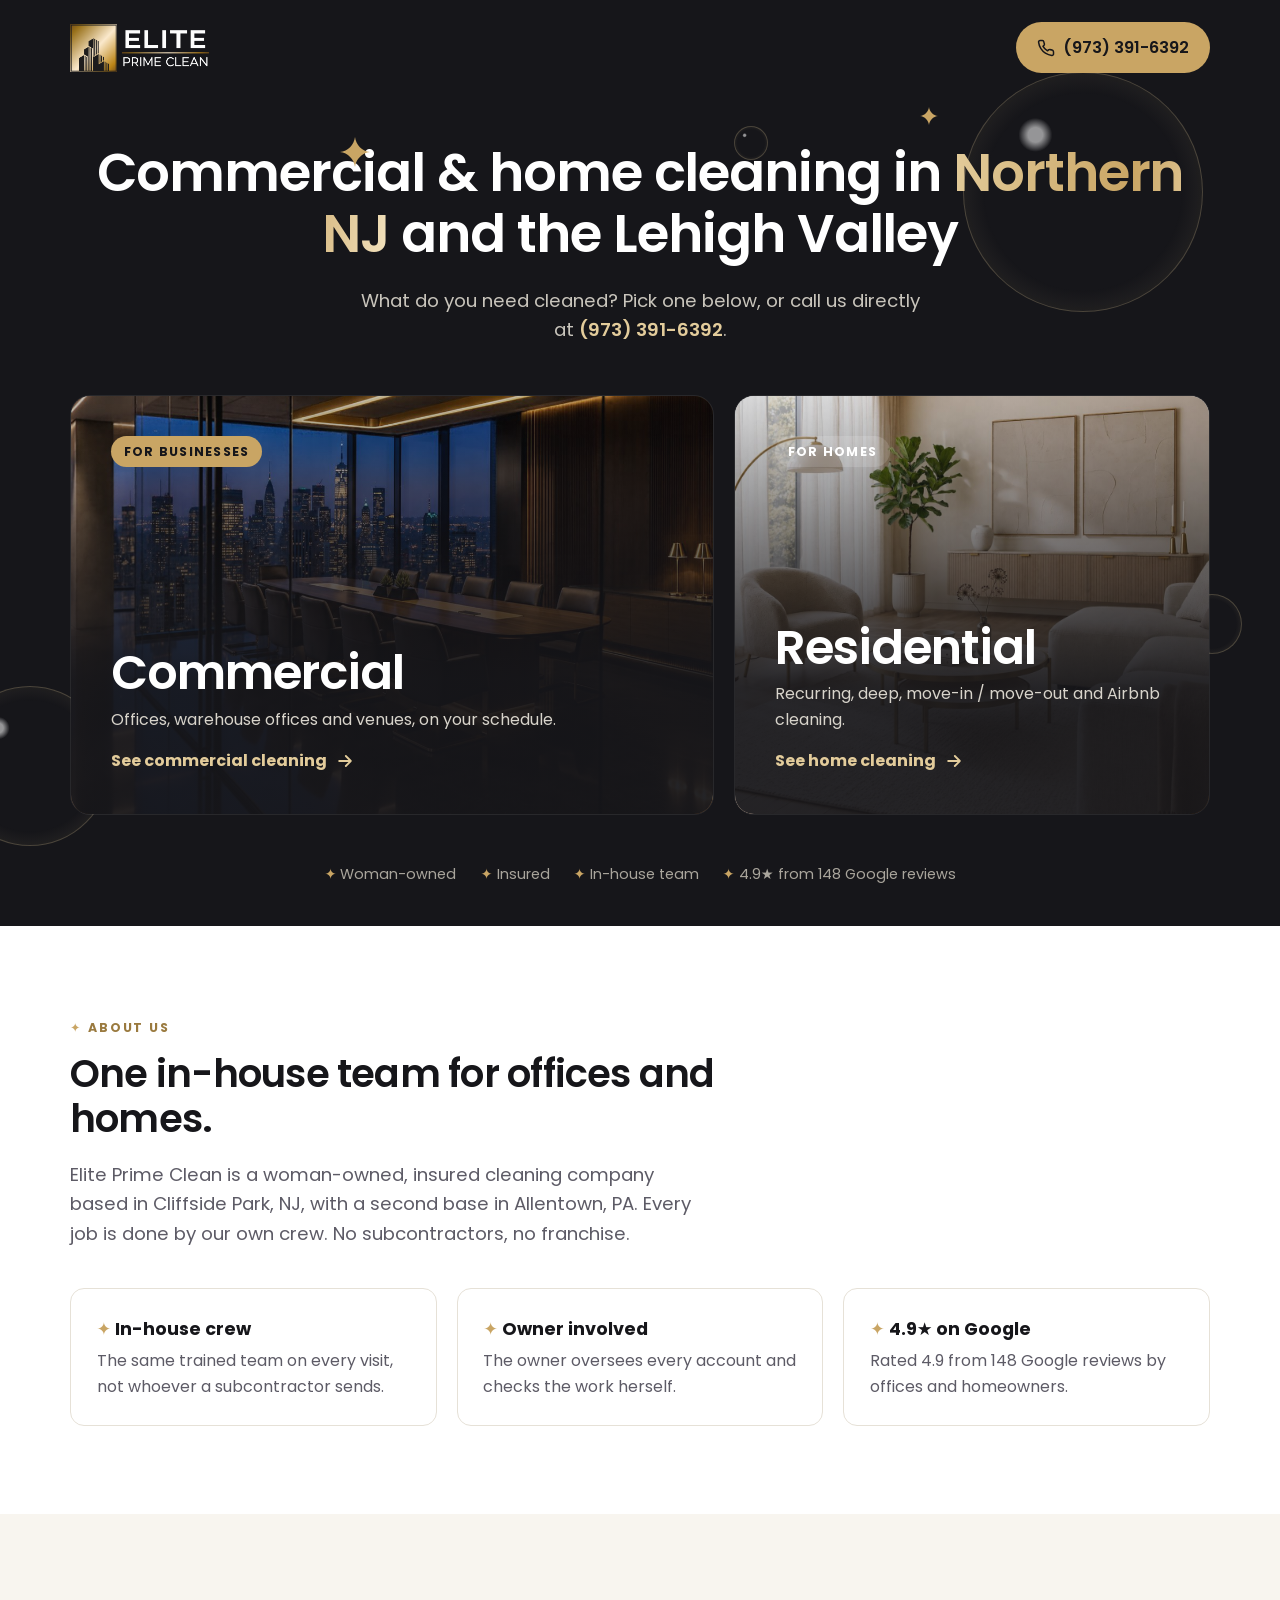
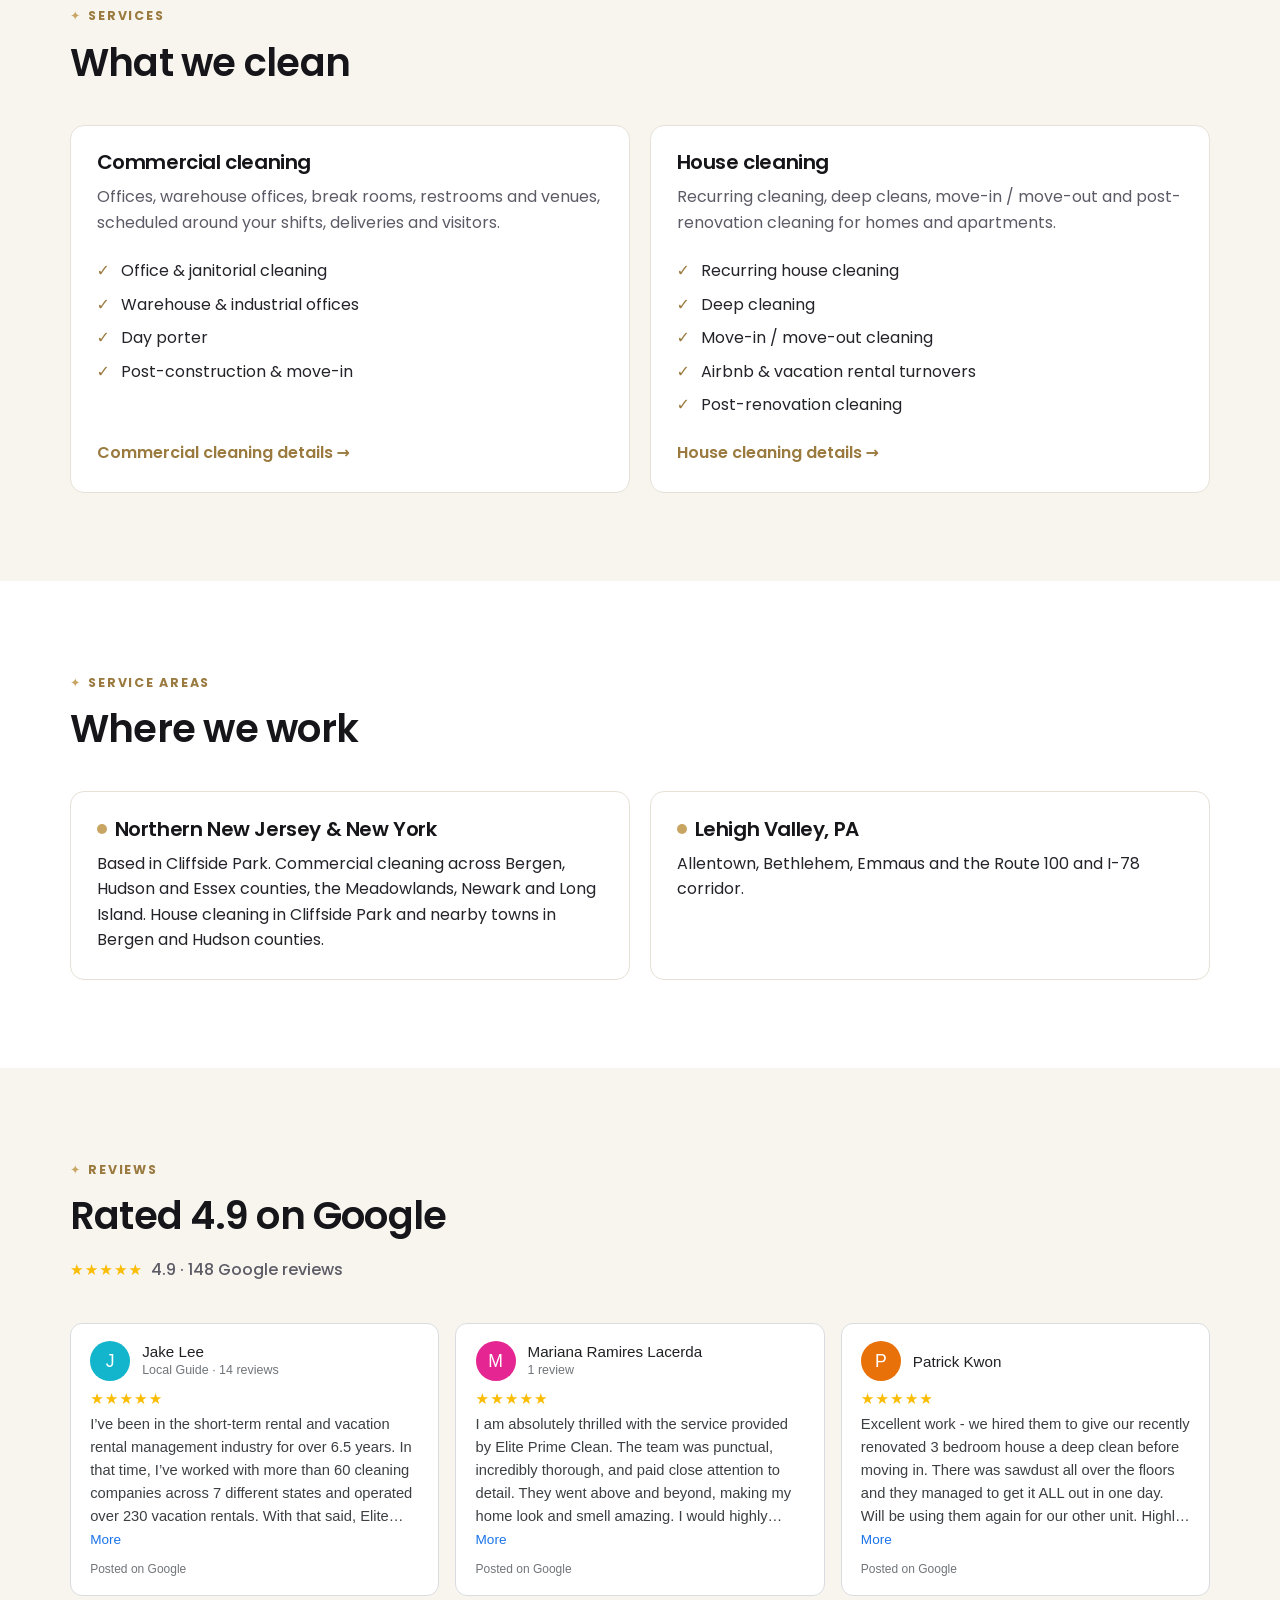
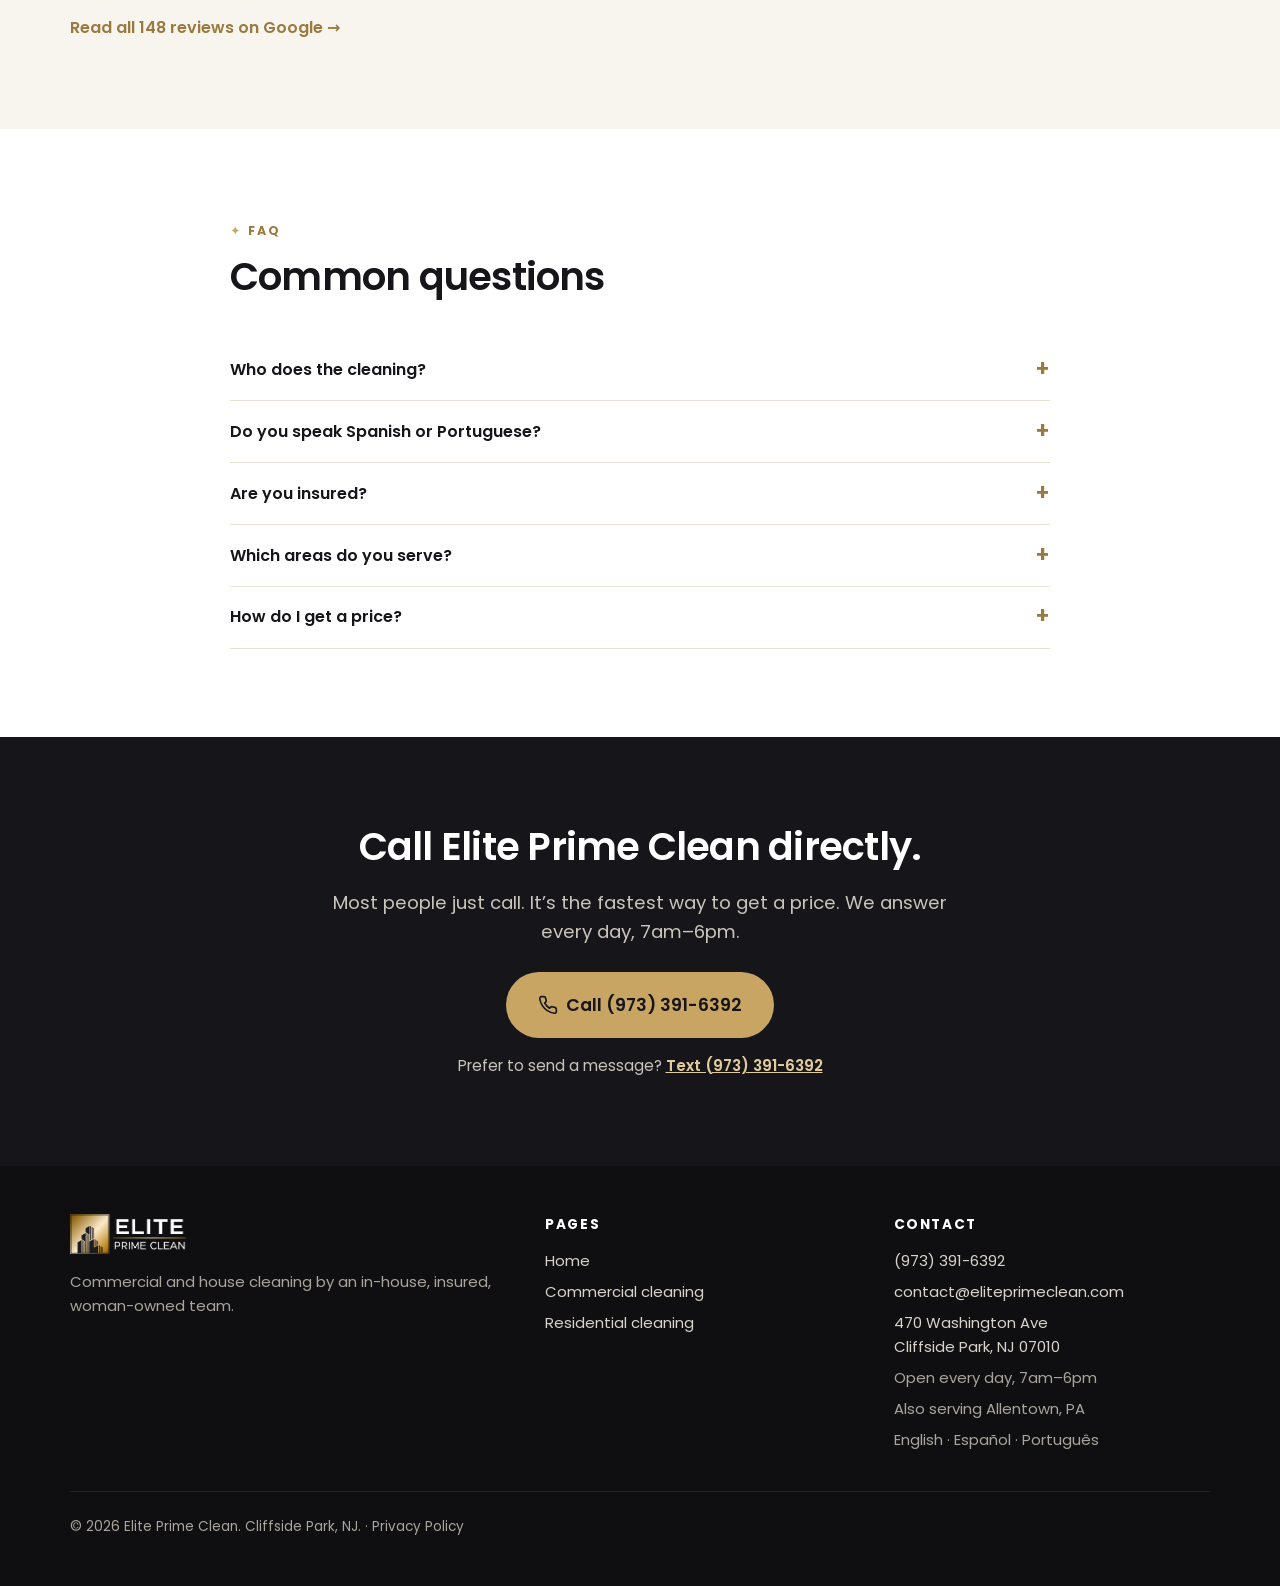
==== commit 0ae916a9: "Add files via upload" ====
--- a/index.html
+++ b/index.html
@@ -89,12 +89,7 @@
         <a class="choice choice-commercial" href="commercial.html">
           <span class="tag">For businesses</span>
           <h2>Commercial</h2>
-          <p>Offices, warehouse offices, break rooms, restrooms and venues. Scheduled around your shifts, deliveries and visitors.</p>
-          <ul>
-            <li>Office cleaning</li>
-            <li>Day porter</li>
-            <li>Post-construction</li>
-          </ul>
+          <p>Offices, warehouse offices and venues, on your schedule.</p>
           <span class="go">See commercial cleaning
             <svg viewBox="0 0 24 24" fill="none" stroke="currentColor" stroke-width="2.2" stroke-linecap="round" stroke-linejoin="round" aria-hidden="true"><path d="M5 12h14M13 6l6 6-6 6"/></svg>
           </span>
@@ -103,12 +98,7 @@
         <a class="choice choice-residential" href="residential.html">
           <span class="tag light">For homes</span>
           <h2>Residential</h2>
-          <p>Recurring house cleaning, deep cleans and move-in / move-out cleaning.</p>
-          <ul>
-            <li>Recurring</li>
-            <li>Deep clean</li>
-            <li>Move in / out</li>
-          </ul>
+          <p>Recurring, deep, move-in / move-out and Airbnb cleaning.</p>
           <span class="go">See home cleaning
             <svg viewBox="0 0 24 24" fill="none" stroke="currentColor" stroke-width="2.2" stroke-linecap="round" stroke-linejoin="round" aria-hidden="true"><path d="M5 12h14M13 6l6 6-6 6"/></svg>
           </span>
@@ -120,8 +110,6 @@
       <span>Woman-owned</span>
       <span>Insured</span>
       <span>In-house team</span>
-      <span>No subcontractors</span>
-      <span>English · Español · Português</span>
       <span>4.9★ from 148 Google reviews</span>
     </div>
   </div>
--- a/assets/css/styles.css
+++ b/assets/css/styles.css
@@ -459,3 +459,52 @@
 /* Photo slots: if the photo file isn't there yet, hide the slot instead of showing the
    dashed placeholder (the <img onerror> removes itself, and :has() reacts). */
 .img-slot:not(:has(img)), .wide-photo:not(:has(img)) { display: none; }
+
+/* ===== Google-style review cards (filled by assets/js/reviews.js) ===== */
+.g-reviews { display: grid; grid-template-columns: repeat(3, 1fr); gap: 1rem; }
+.g-reviews-stack { grid-template-columns: 1fr; }
+@media (max-width: 900px) { .g-reviews { grid-template-columns: 1fr; } }
+.g-empty { display: none; }
+.g-review { background: #fff; border: 1px solid #dadce0; border-radius: 12px; padding: 1.1rem 1.2rem 1rem; font-family: Roboto, Arial, var(--sans); color: #3c4043; text-align: left; display: flex; flex-direction: column; }
+.g-review header { display: flex; align-items: center; gap: .75rem; margin-bottom: .6rem; }
+.g-avatar { width: 40px; height: 40px; border-radius: 50%; color: #fff; display: grid; place-items: center; font-weight: 500; font-size: 1.1rem; flex: none; }
+.g-review header b { display: block; color: #202124; font-weight: 500; font-size: .95rem; line-height: 1.3; }
+.g-review header small { display: block; color: #70757a; font-size: .78rem; }
+.g-rating { display: flex; align-items: center; gap: .5rem; margin-bottom: .45rem; }
+.g-stars { letter-spacing: 1px; font-size: .95rem; line-height: 1; }
+.g-stars .on { color: #fbbc04; }
+.g-stars .off { color: #dadce0; }
+.g-when { color: #70757a; font-size: .8rem; }
+.g-text { margin: 0; font-size: .92rem; line-height: 1.55; color: #3c4043; display: -webkit-box; -webkit-line-clamp: 5; -webkit-box-orient: vertical; overflow: hidden; }
+.g-review.open .g-text { display: block; -webkit-line-clamp: unset; overflow: visible; }
+.g-more { align-self: flex-start; background: none; border: 0; padding: .3rem 0 0; color: #1a73e8; font: 500 .85rem Roboto, Arial, sans-serif; cursor: pointer; }
+.g-review footer { margin-top: auto; padding-top: .8rem; color: #70757a; font-size: .75rem; }
+.g-summary { display: flex; align-items: center; gap: .5rem; color: var(--muted); font-weight: 500; }
+.g-all-row { margin: 1.2rem 0 0; }
+.g-all { color: var(--gold-dark); font-weight: 600; text-decoration: none; }
+.g-all:hover { text-decoration: underline; }
+.on-dark .g-all, .on-ink .g-all { color: var(--gold-light); }
+
+/* Airbnb / vacation rental band (residential) */
+.rental-grid { display: grid; grid-template-columns: 1fr 1.1fr; gap: clamp(2rem, 5vw, 4.5rem); align-items: end; }
+.rental-band .lead { margin-bottom: 1rem; }
+.rental-note { color: #a9a59c; font-size: .92rem; margin: 0 0 1.5rem; }
+.rental-note a { color: var(--gold-light); font-weight: 600; }
+.rental-band .btn-call svg { width: 18px; height: 18px; }
+@media (max-width: 860px) { .rental-grid { grid-template-columns: 1fr; } }
+.rental-grid { align-items: start; }
+.rental-review { margin-top: 1.6rem; max-width: 520px; }
+.rental-band .lead + .btn-call { margin-top: .5rem; }
+
+/* Hero photos: show more of the photo on the right, keep the text side dark */
+.hero-bg { opacity: .6; }
+.hero-bg::after { background: linear-gradient(90deg, var(--ink) 0%, rgba(22,22,26,.88) 38%, rgba(22,22,26,.45) 100%); }
+@media (max-width: 900px) { .hero-bg { opacity: .4; } .hero-bg::after { background: rgba(22,22,26,.78); } }
+
+/* Before & after (residential) */
+.ba-grid { display: grid; grid-template-columns: 1.5fr 1fr; gap: 1.25rem; align-items: start; }
+.ba { margin: 0; background: #fff; border: 1px solid var(--line); border-radius: var(--radius); overflow: hidden; }
+.ba img { display: block; width: 100%; height: auto; }
+.ba figcaption { padding: .7rem 1rem; font-size: .9rem; font-weight: 600; color: var(--ink); }
+.ba-tall { grid-column: 2; grid-row: 1 / span 2; }
+@media (max-width: 760px) { .ba-grid { grid-template-columns: 1fr; } .ba-tall { grid-column: auto; grid-row: auto; } }
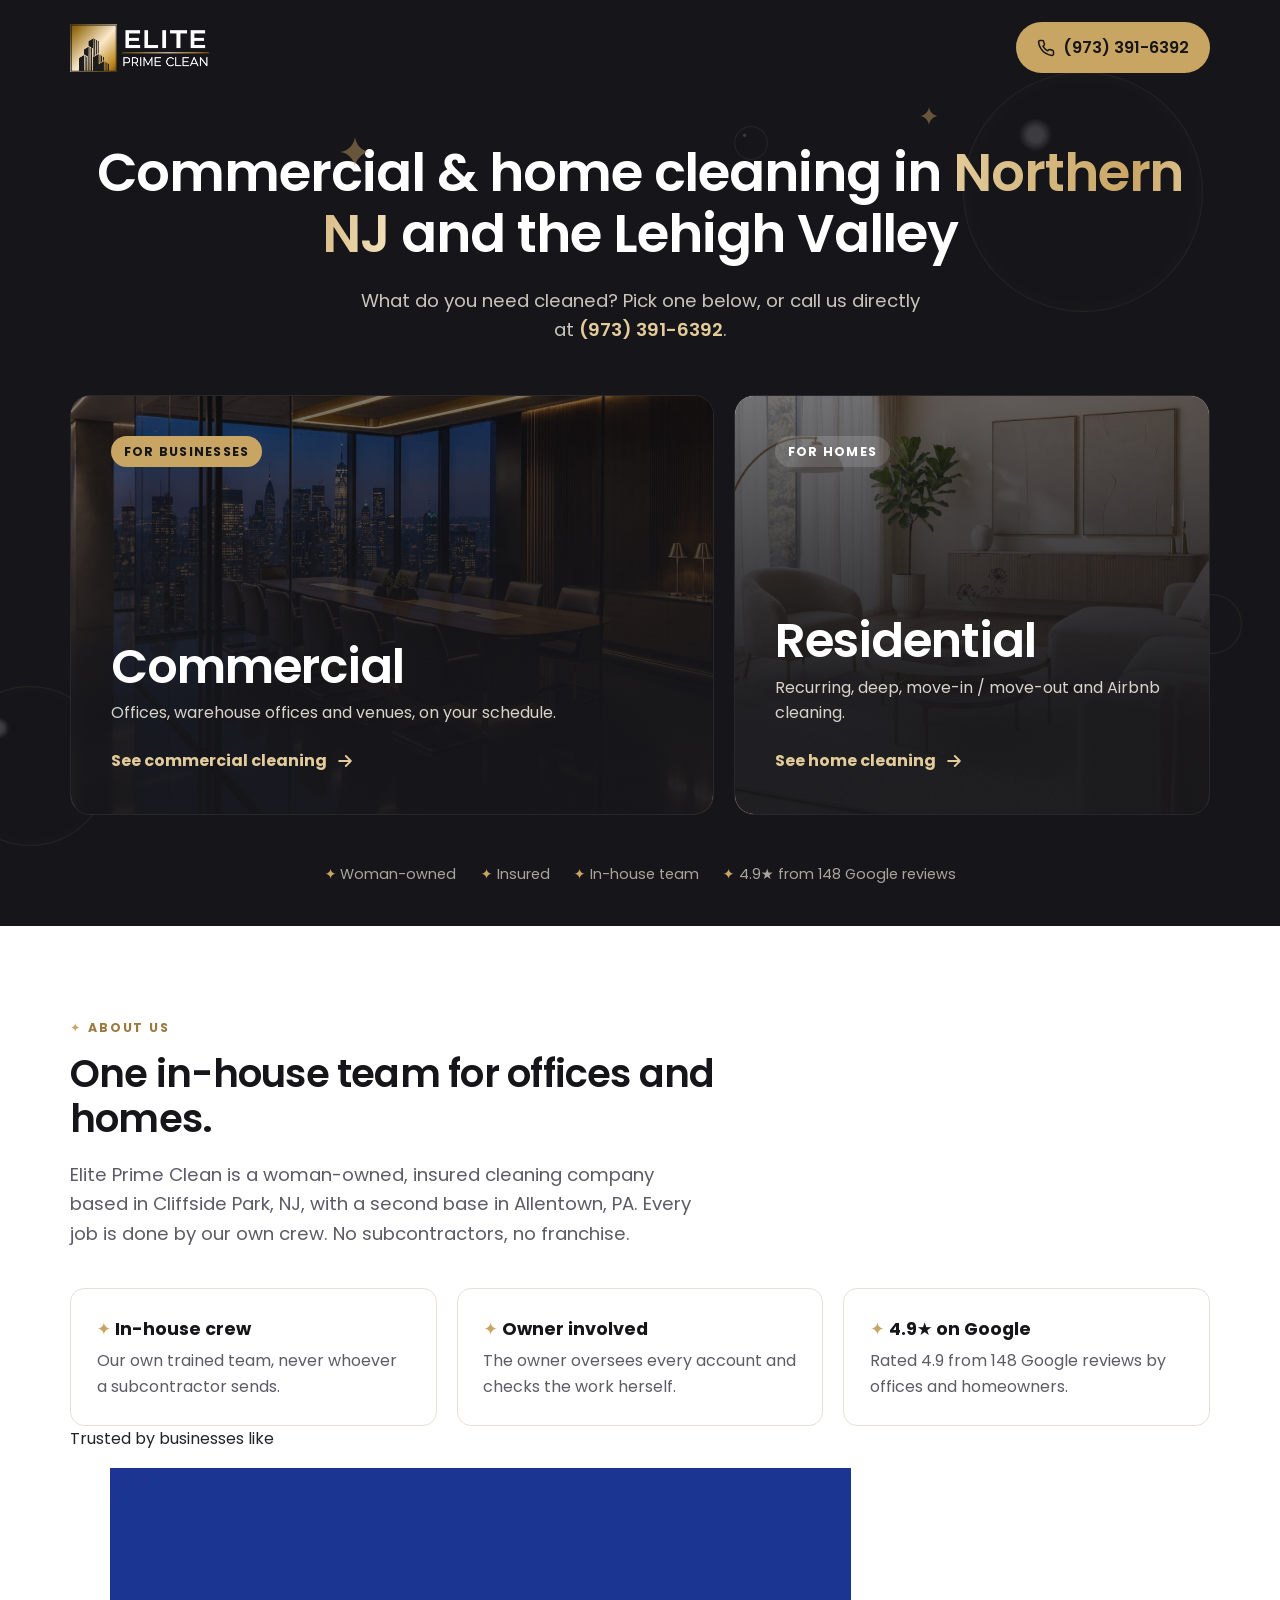
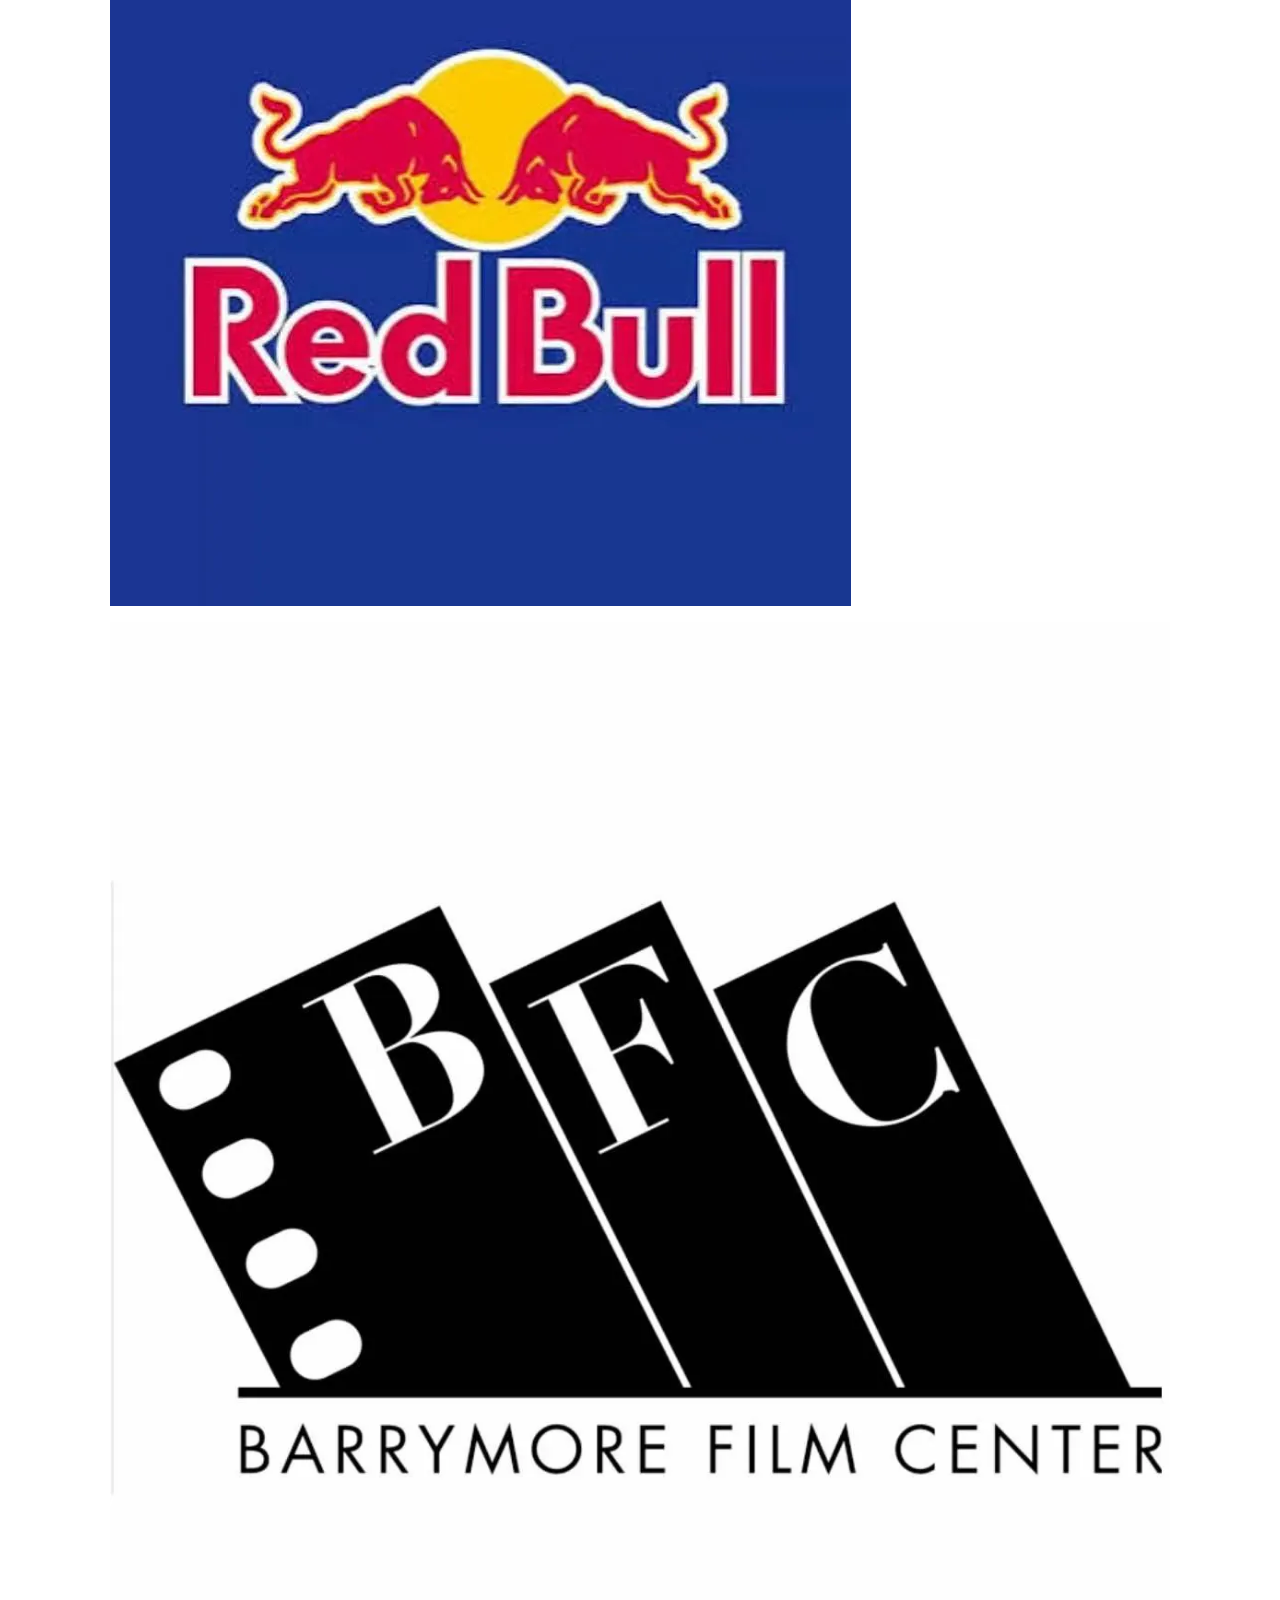
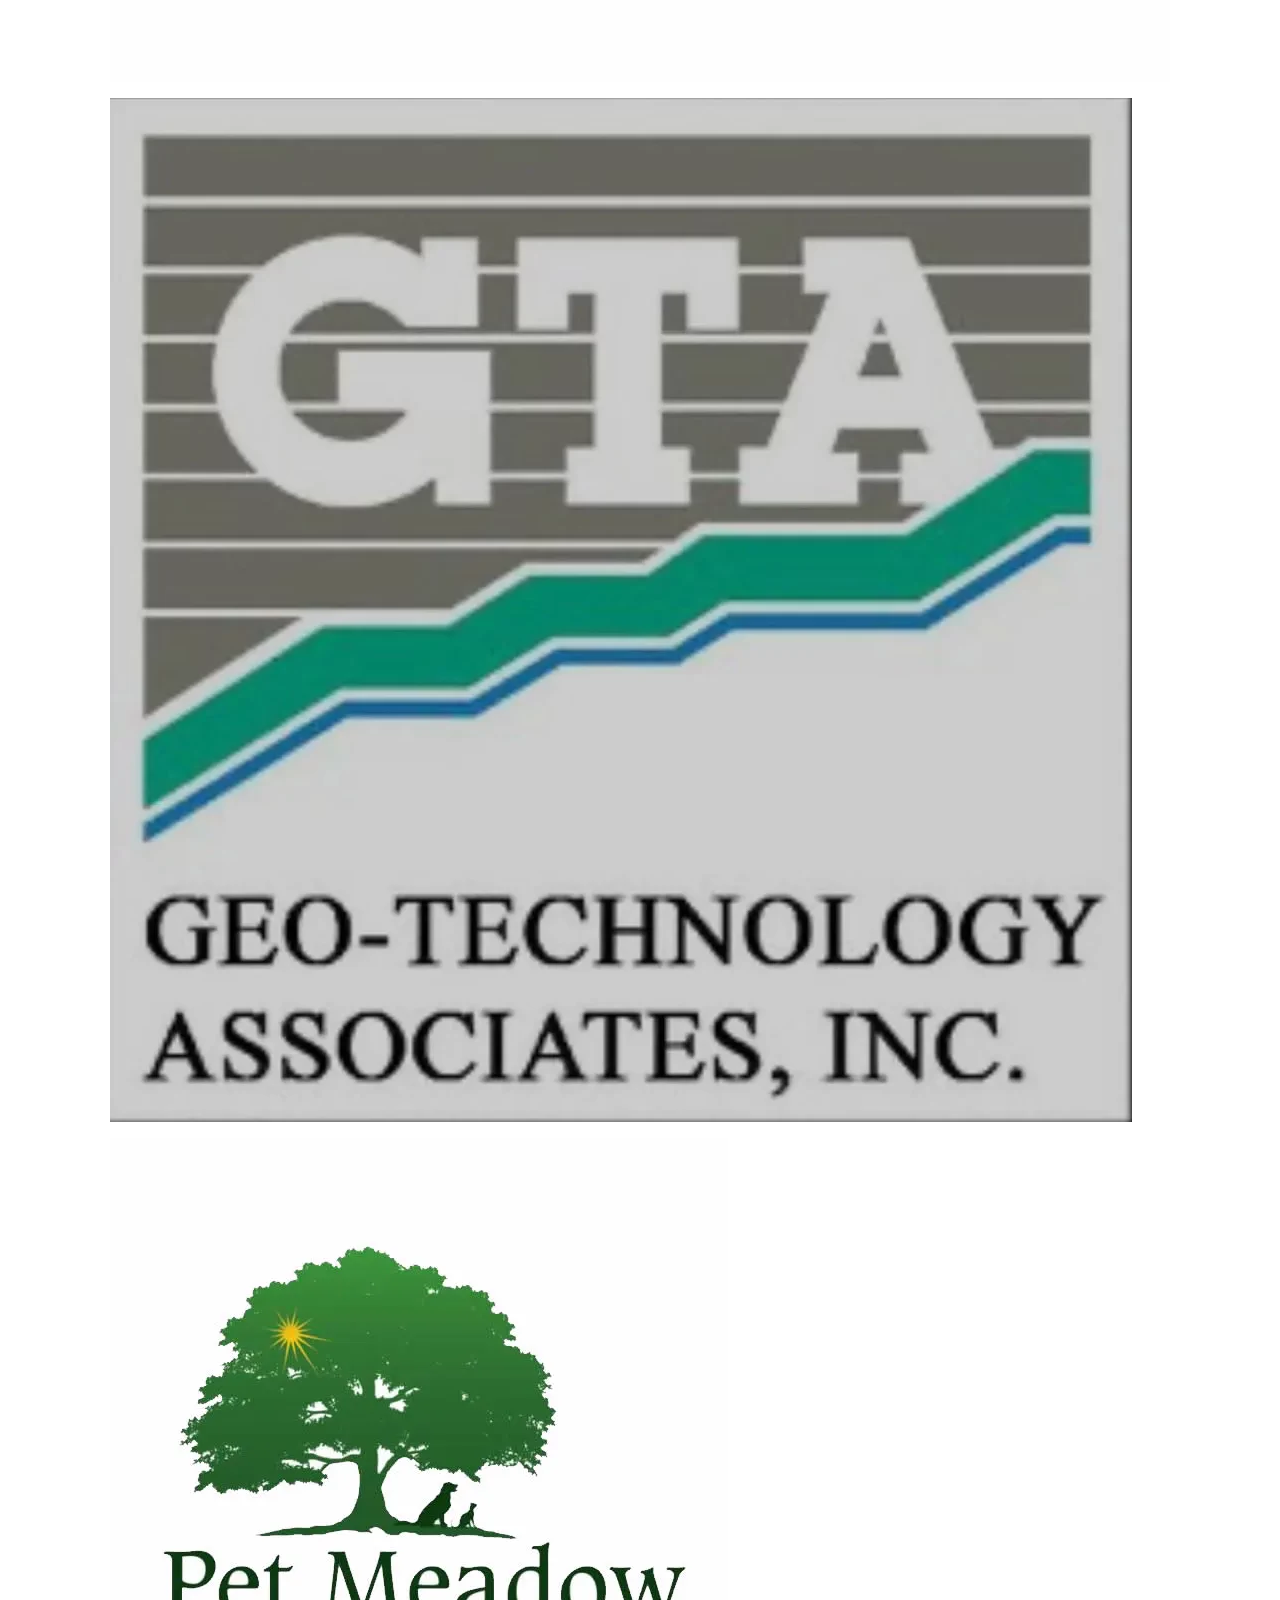
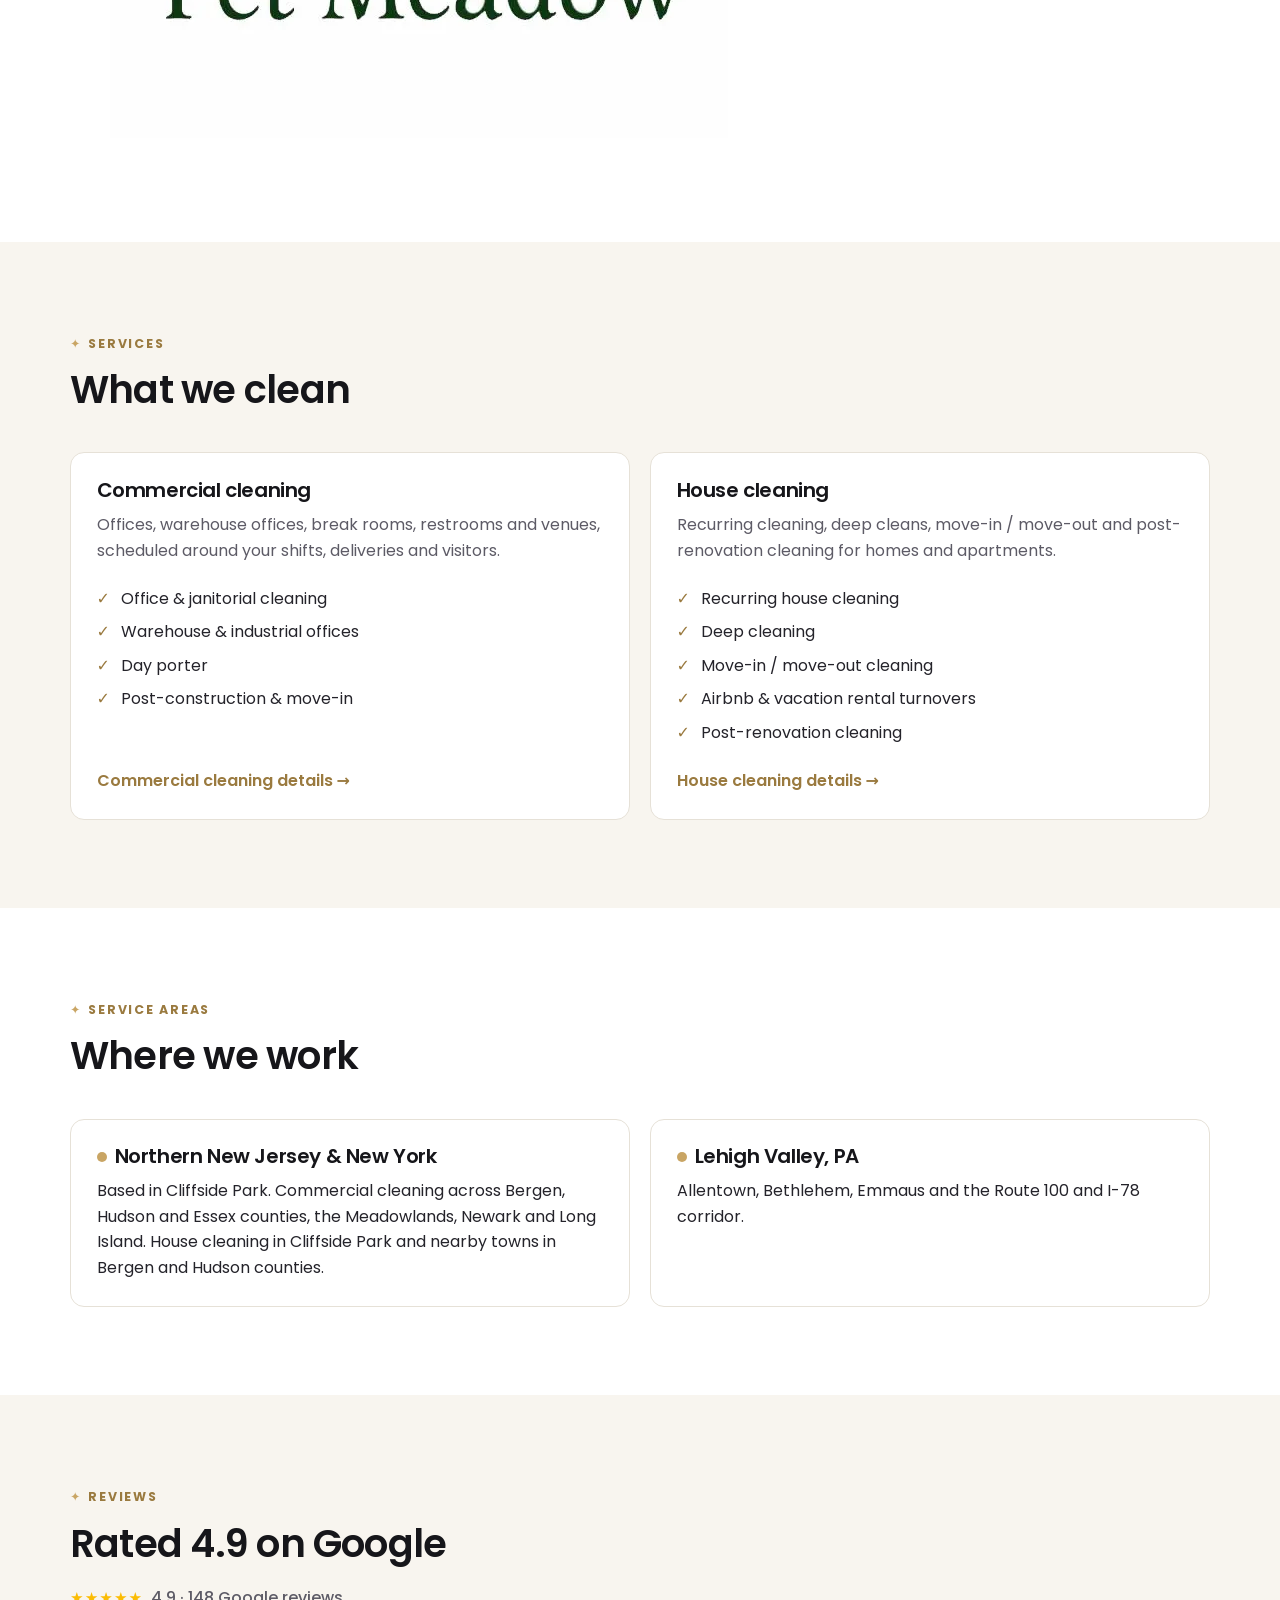
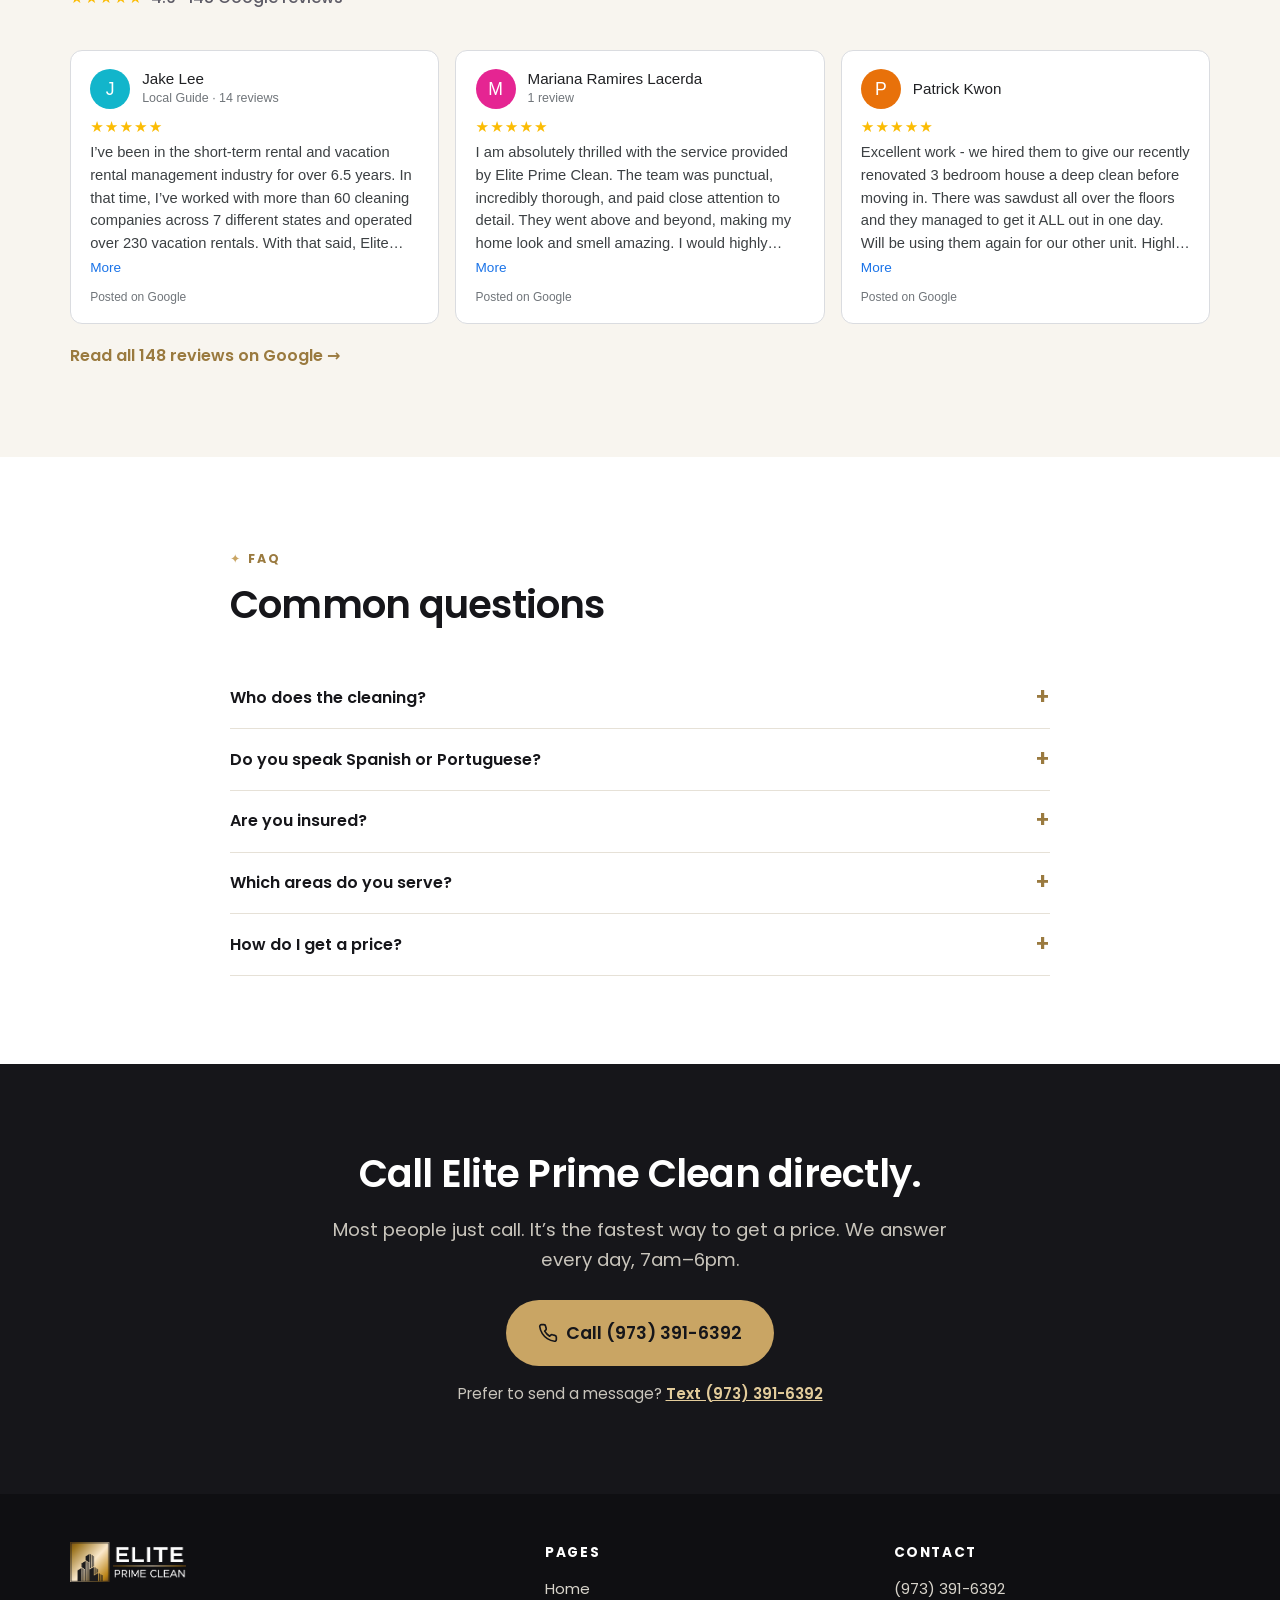
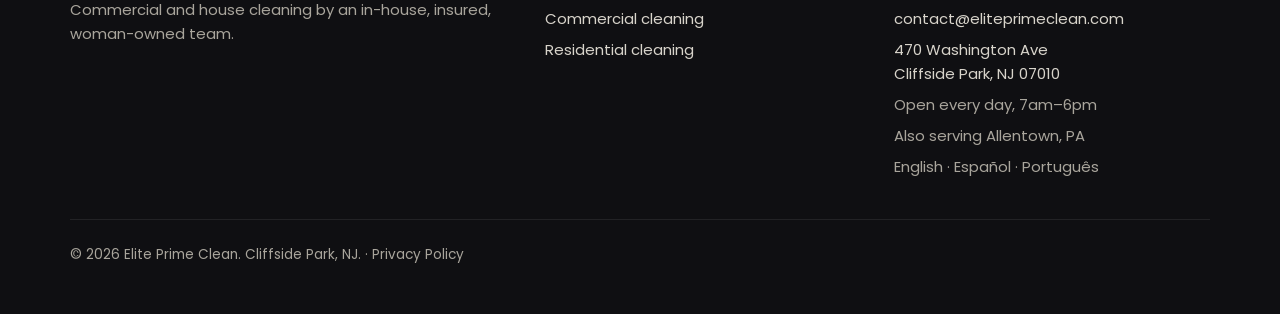
==== commit 6a64455b: "Add files via upload" ====
--- a/index.html
+++ b/index.html
@@ -123,9 +123,18 @@
           <p class="lead">Elite Prime Clean is a woman-owned, insured cleaning company based in Cliffside Park, NJ, with a second base in Allentown, PA. Every job is done by our own crew. No subcontractors, no franchise.</p>
         </div>
         <div class="grid grid-3">
-          <div class="card fact"><strong>In-house crew</strong><p>The same trained team on every visit, not whoever a subcontractor sends.</p></div>
+          <div class="card fact"><strong>In-house crew</strong><p>Our own trained team, never whoever a subcontractor sends.</p></div>
           <div class="card fact"><strong>Owner involved</strong><p>The owner oversees every account and checks the work herself.</p></div>
           <div class="card fact"><strong>4.9★ on Google</strong><p>Rated 4.9 from 148 Google reviews by offices and homeowners.</p></div>
+        </div>
+        <div class="home-logos">
+          <span class="home-logos-label">Trusted by businesses like</span>
+          <div class="home-logos-row">
+            <figure><img src="assets/img/client-redbull.webp" alt="Red Bull" width="741" height="738" loading="lazy"></figure>
+            <figure><img src="assets/img/client-barrymore.webp" alt="Barrymore Film Center" width="1150" height="1150" loading="lazy"></figure>
+            <figure><img src="assets/img/client-gta.webp" alt="Geo-Technology Associates, Inc." width="1022" height="1024" loading="lazy"></figure>
+            <figure><img src="assets/img/client-pet-meadow.webp" alt="Pet Meadow" width="618" height="600" loading="lazy"></figure>
+          </div>
         </div>
       </div>
     </section>
--- a/assets/css/styles.css
+++ b/assets/css/styles.css
@@ -508,3 +508,22 @@
 .ba figcaption { padding: .7rem 1rem; font-size: .9rem; font-weight: 600; color: var(--ink); }
 .ba-tall { grid-column: 2; grid-row: 1 / span 2; }
 @media (max-width: 760px) { .ba-grid { grid-template-columns: 1fr; } .ba-tall { grid-column: auto; grid-row: auto; } }
+
+/* Home chooser: calmer cards (photos dimmer, less text) */
+.choice-commercial::before {
+  background:
+    linear-gradient(180deg, rgba(22,22,26,.55) 0%, rgba(22,22,26,.95) 72%),
+    url("../img/choose-commercial.jpg") center / cover no-repeat,
+    linear-gradient(160deg, #2b2a2f 0%, #16161a 70%);
+}
+.choice-residential::before {
+  background:
+    linear-gradient(180deg, rgba(22,22,26,.6) 0%, rgba(22,22,26,.95) 72%),
+    url("../img/choose-residential.jpg") center / cover no-repeat,
+    url("../img/team.webp") center 30% / cover no-repeat;
+}
+.choice p { margin-bottom: 1.4rem; }
+
+/* Home top: softer background (bubbles and sparkles barely there) */
+.chooser-page .bubbles { opacity: .3; }
+.chooser-intro .sparkle { opacity: .45; }
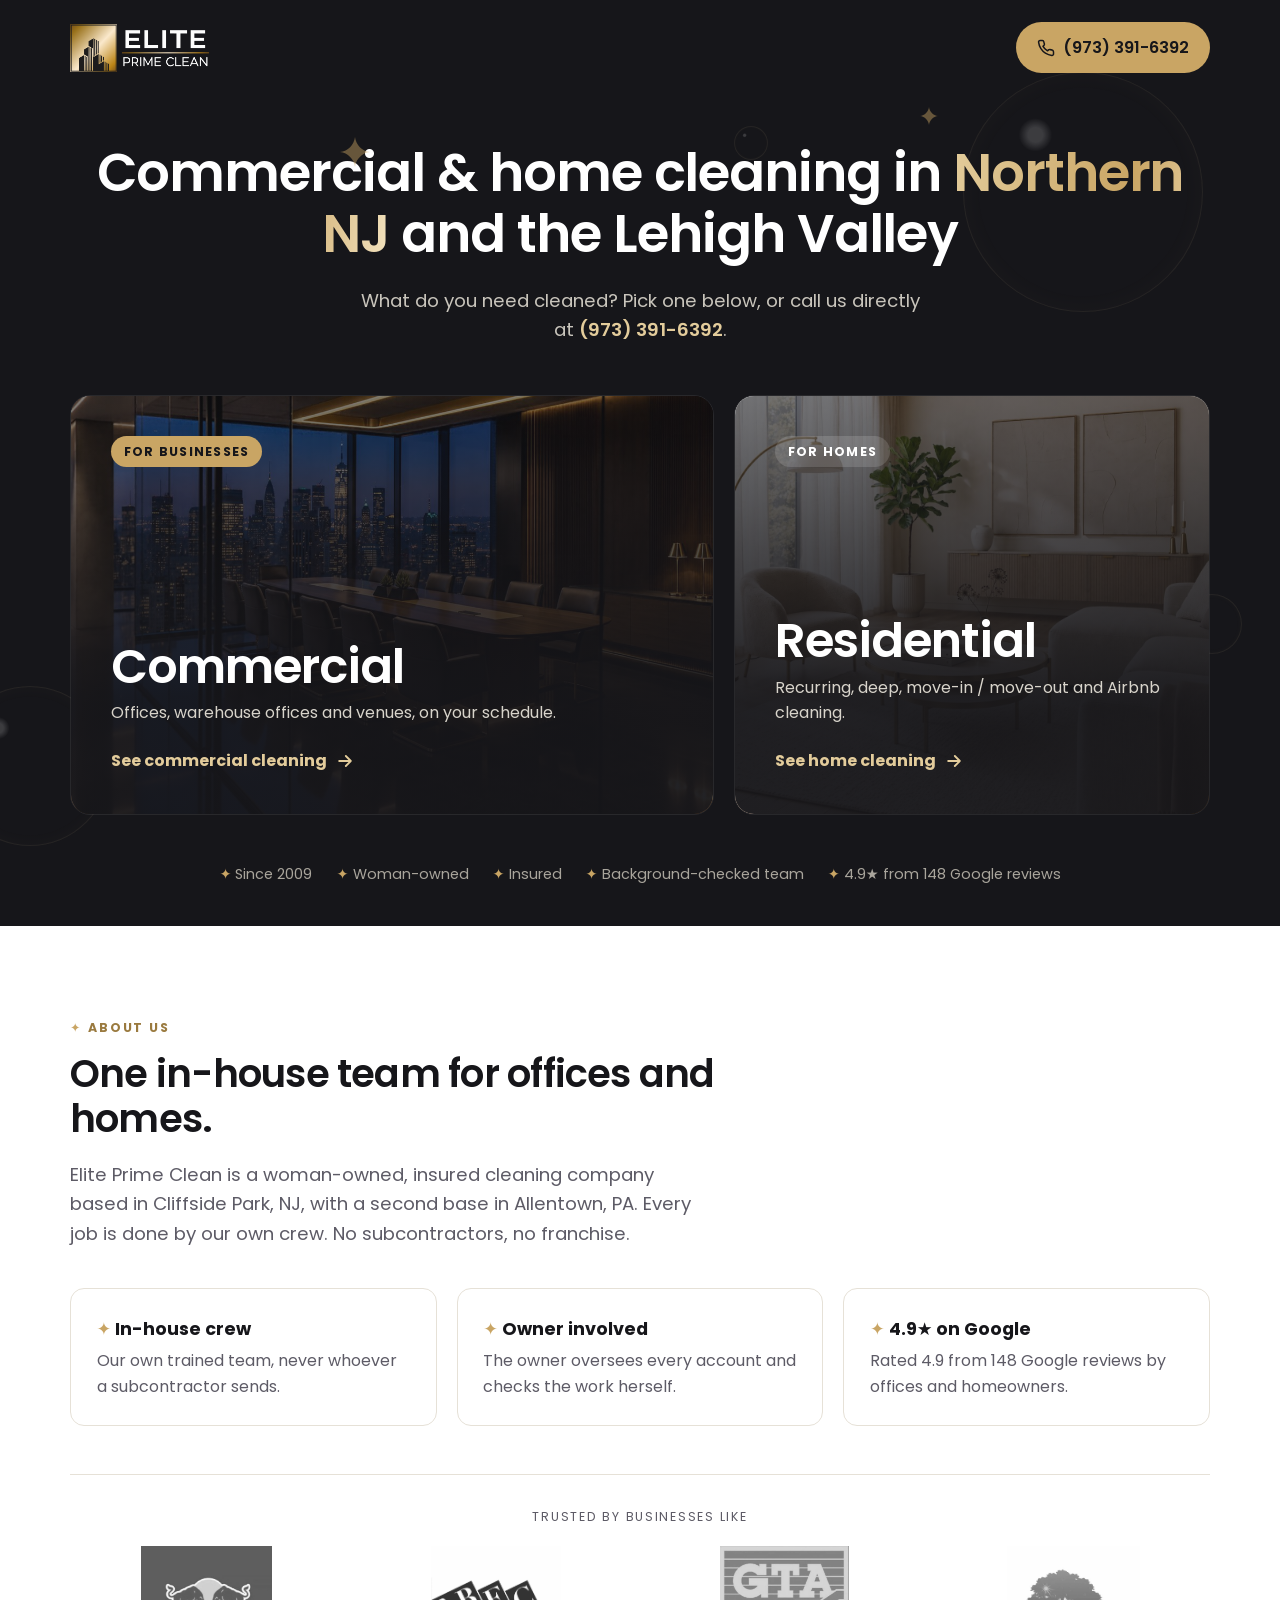
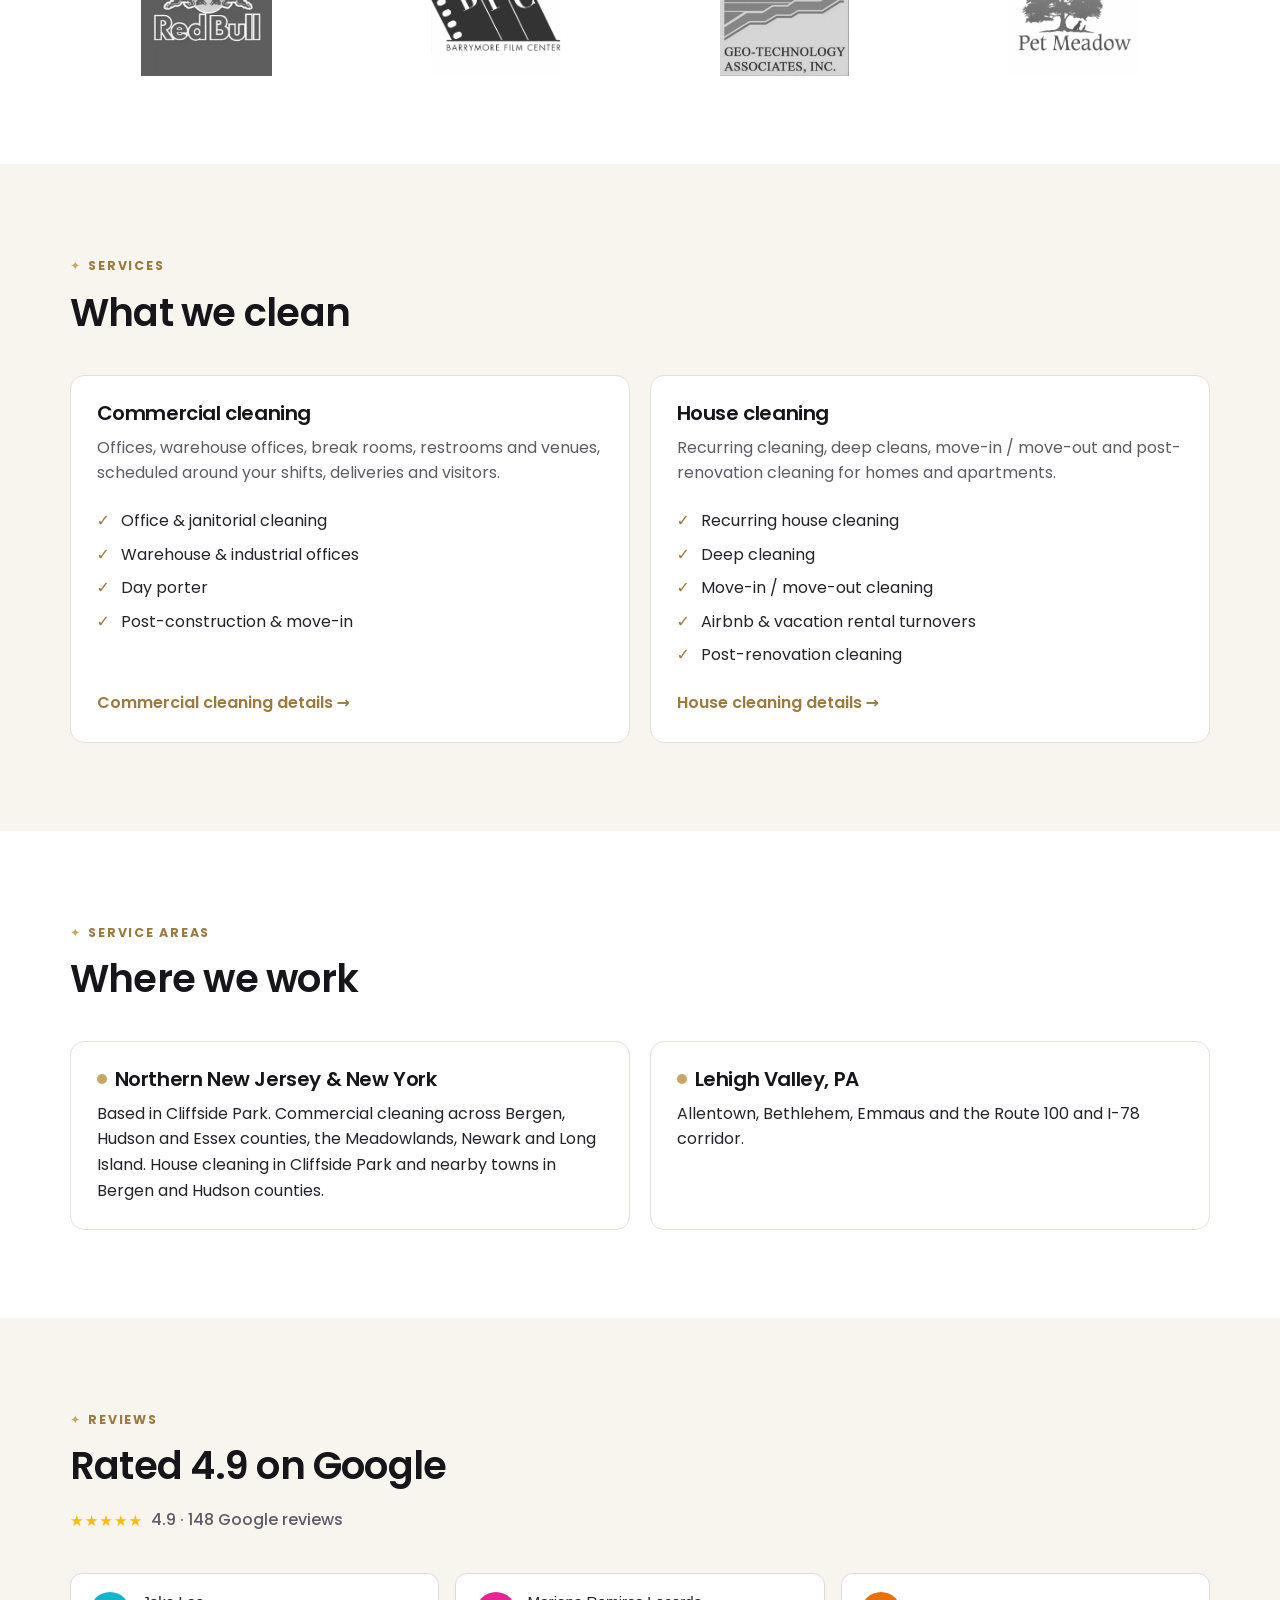
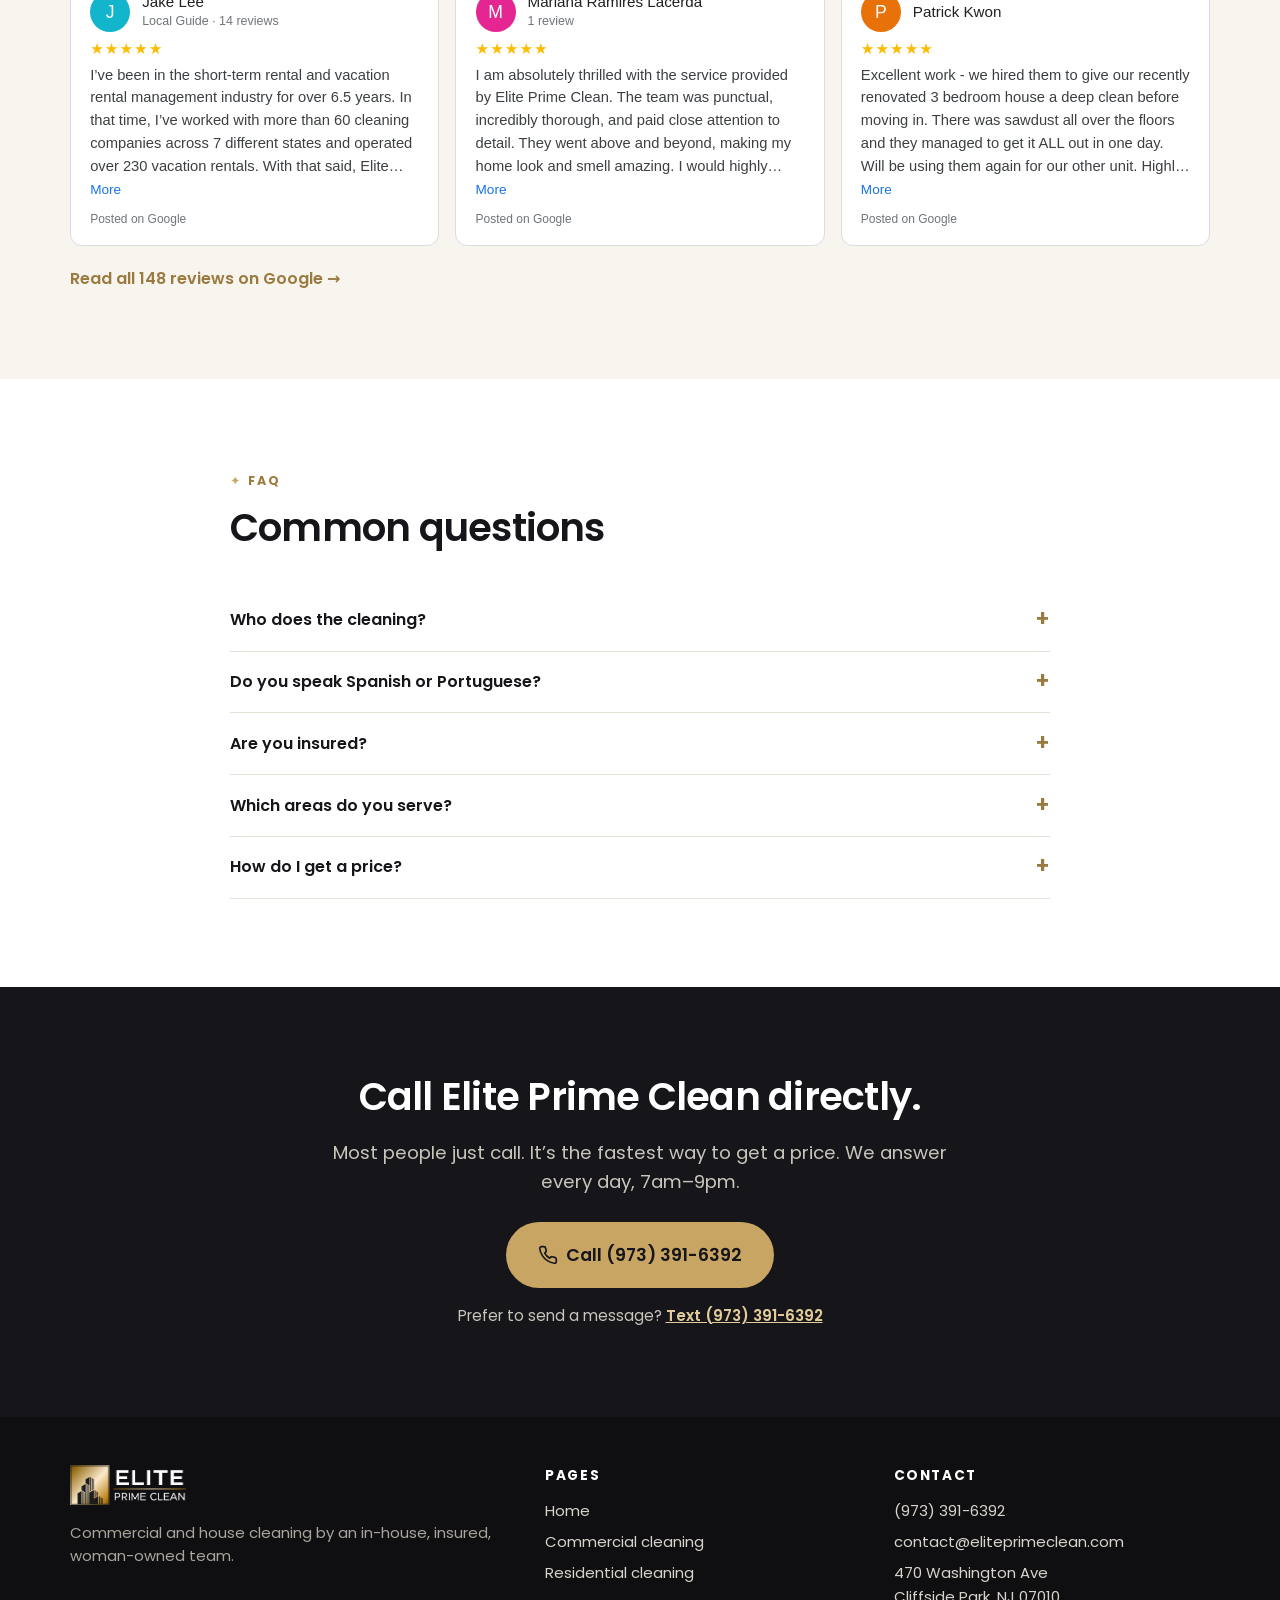
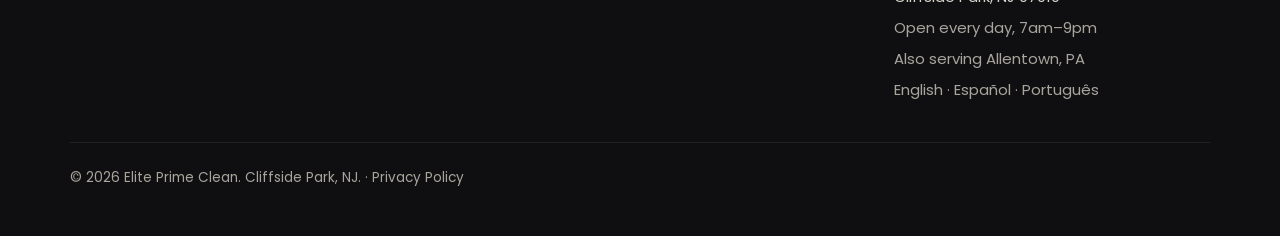
==== commit 581d3532: "Apply owner's answers, redesign residential page, add illustrated owner avatar Built on top of the u" ====
--- a/index.html
+++ b/index.html
@@ -107,9 +107,10 @@
     </main>
 
     <div class="chooser-trust">
+      <span>Since 2009</span>
       <span>Woman-owned</span>
       <span>Insured</span>
-      <span>In-house team</span>
+      <span>Background-checked team</span>
       <span>4.9★ from 148 Google reviews</span>
     </div>
   </div>
@@ -223,7 +224,7 @@
     <section class="section on-dark home-cta">
       <div class="container">
         <h2>Call Elite Prime Clean directly.</h2>
-        <p class="lead">Most people just call. It’s the fastest way to get a price. We answer every day, 7am–6pm.</p>
+        <p class="lead">Most people just call. It’s the fastest way to get a price. We answer every day, 7am–9pm.</p>
         <a class="btn btn-gold btn-call btn-lg" href="tel:+19733916392"><svg viewBox="0 0 24 24" fill="none" stroke="currentColor" stroke-width="2" stroke-linecap="round" stroke-linejoin="round" aria-hidden="true"><path d="M22 16.9v3a2 2 0 0 1-2.2 2 19.8 19.8 0 0 1-8.6-3.1 19.5 19.5 0 0 1-6-6A19.8 19.8 0 0 1 2.1 4.2 2 2 0 0 1 4.1 2h3a2 2 0 0 1 2 1.7c.1.9.4 1.8.7 2.7a2 2 0 0 1-.5 2.1L8 9.8a16 16 0 0 0 6 6l1.3-1.3a2 2 0 0 1 2.1-.4c.9.3 1.8.6 2.7.7a2 2 0 0 1 1.7 2z"/></svg>Call (973) 391-6392</a>
         <p class="cta-alt">Prefer to send a message? <a href="sms:+19733916392">Text (973) 391-6392</a></p>
       </div>
@@ -251,7 +252,7 @@
             <li><a href="tel:+19733916392">(973) 391-6392</a></li>
             <li><a href="mailto:contact@eliteprimeclean.com">contact@eliteprimeclean.com</a></li>
             <li><a href="https://maps.google.com/?cid=16799852682939256182" target="_blank" rel="noopener">470 Washington Ave<br>Cliffside Park, NJ 07010</a></li>
-            <li>Open every day, 7am–6pm</li>
+            <li>Open every day, 7am–9pm</li>
             <li>Also serving Allentown, PA</li>
             <li>English · Español · Português</li>
           </ul>
--- a/assets/css/styles.css
+++ b/assets/css/styles.css
@@ -527,3 +527,15 @@
 /* Home top: softer background (bubbles and sparkles barely there) */
 .chooser-page .bubbles { opacity: .3; }
 .chooser-intro .sparkle { opacity: .45; }
+
+/* Home: client logo strip */
+.home-logos { margin-top: 3rem; padding-top: 2rem; border-top: 1px solid var(--line); }
+.home-logos-label { display: block; text-align: center; font-size: .78rem; letter-spacing: .14em; text-transform: uppercase; color: var(--muted); margin-bottom: 1.2rem; }
+.home-logos-row { display: grid; grid-template-columns: repeat(4, 1fr); gap: 1rem; align-items: center; }
+.home-logos-row figure { margin: 0; height: 96px; display: grid; place-items: center; }
+.home-logos-row img { max-height: 80px; max-width: 70%; width: auto; height: auto; object-fit: contain; filter: grayscale(1); opacity: .7; transition: filter .3s ease, opacity .3s ease; }
+.home-logos-row figure:hover img { filter: none; opacity: 1; }
+@media (max-width: 620px) { .home-logos-row { grid-template-columns: 1fr 1fr; } }
+.home-logos-row figure { height: 130px; }
+.home-logos-row img { max-height: 130px; max-width: 92%; opacity: .8; }
+@media (max-width: 620px) { .home-logos-row figure { height: 110px; } .home-logos-row img { max-height: 110px; } }
